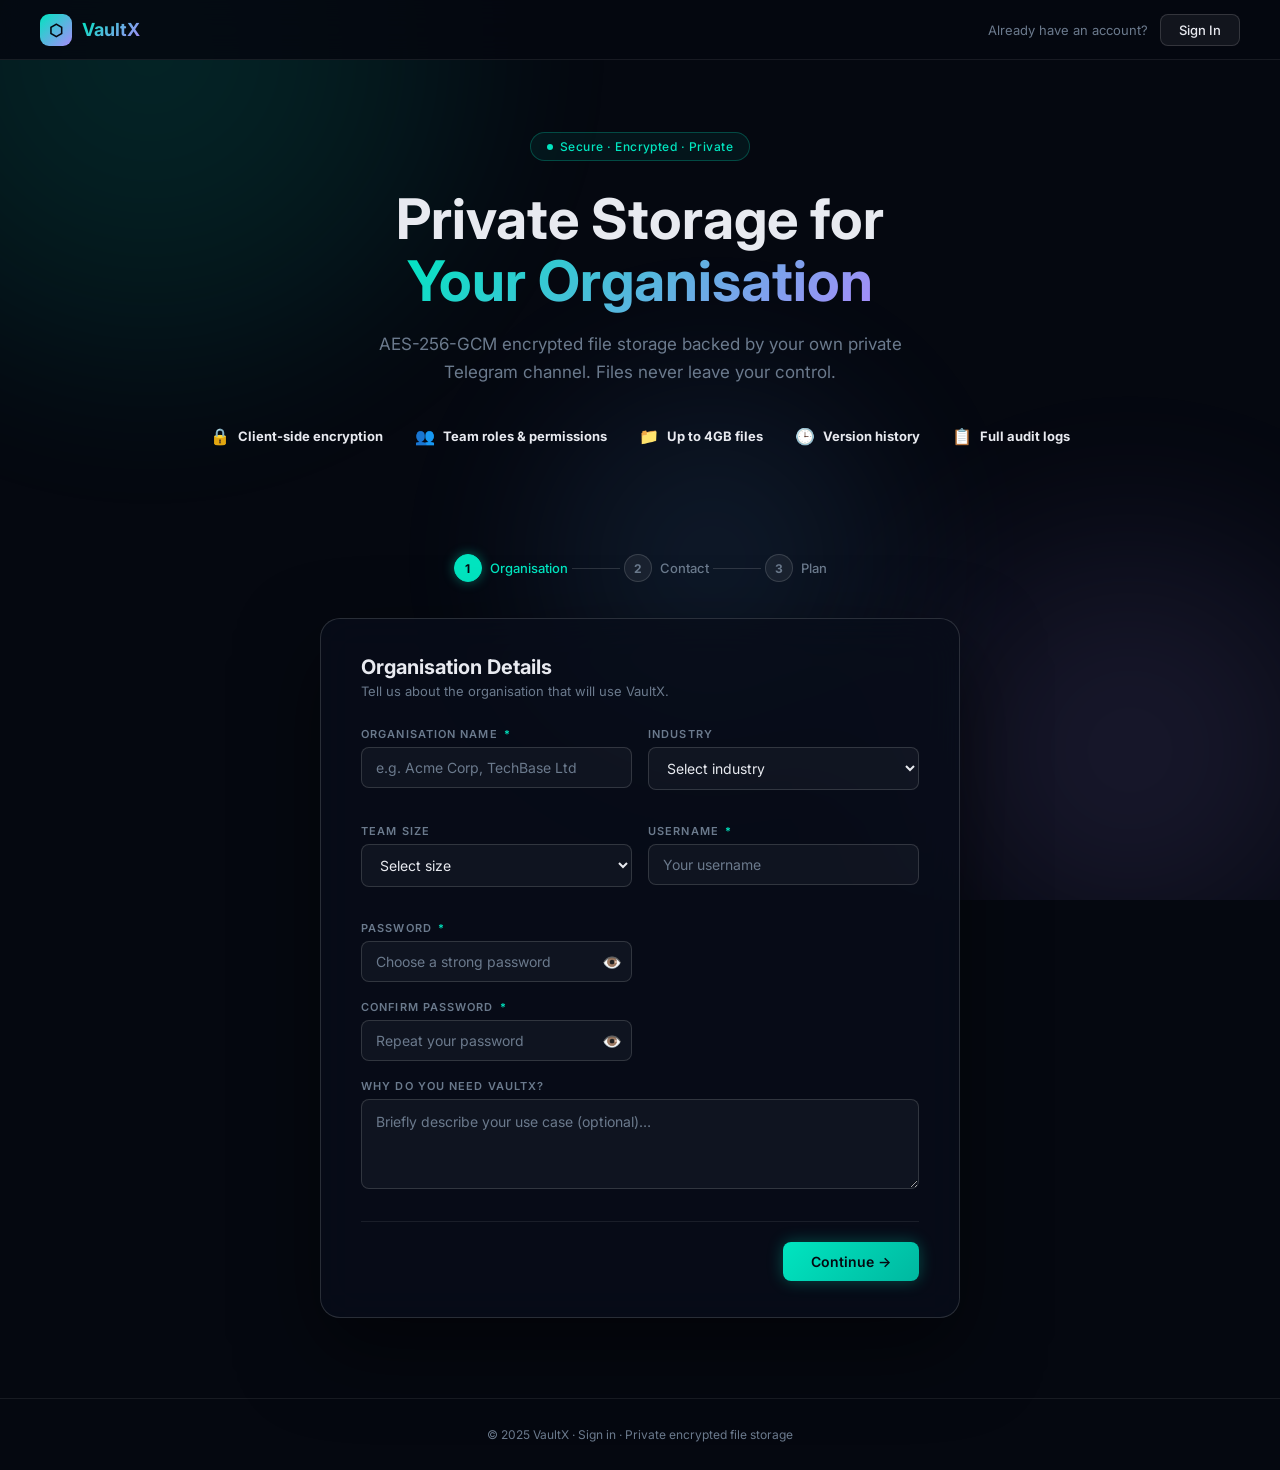
==== register.html @ 12b44ad6 "file are updated and new code are updated. Please check the code below for the recent changes." ====
<!DOCTYPE html>
<html lang="en">
<head>
<meta charset="utf-8">
<meta name="viewport" content="width=device-width,initial-scale=1">
<title>VaultX — Register Your Organisation</title>
<link href="https://fonts.googleapis.com/css2?family=Inter:wght@300;400;500;600;700&family=JetBrains+Mono:wght@400;500&display=swap" rel="stylesheet">
<style>
:root {
  --bg:       #050810;
  --bg2:      #080d1a;
  --surface:  rgba(255,255,255,0.04);
  --border:   rgba(255,255,255,0.08);
  --border2:  rgba(255,255,255,0.14);
  --teal:     #00e5c0;
  --teal2:    #00b8a0;
  --purple:   #a78bfa;
  --blue:     #60a5fa;
  --green:    #34d399;
  --red:      #f87171;
  --amber:    #fbbf24;
  --text:     #e8eaf0;
  --muted:    #6b7a8d;
  --sans:     'Inter', sans-serif;
  --mono:     'JetBrains Mono', monospace;
  --r:        8px;
  --r2:       14px;
}
*,*::before,*::after{box-sizing:border-box;margin:0;padding:0}
html{height:100%;scroll-behavior:smooth}
body{font-family:var(--sans);background:var(--bg);color:var(--text);min-height:100vh}
button{font-family:var(--sans);cursor:pointer;border:none;outline:none}
input,select,textarea{font-family:var(--sans);outline:none}
a{color:var(--teal);text-decoration:none}
a:hover{text-decoration:underline}

/* orbs */
.orbs{position:fixed;inset:0;pointer-events:none;z-index:0;overflow:hidden}
.orb{position:absolute;border-radius:50%;filter:blur(80px);opacity:.15;animation:float 14s ease-in-out infinite}
.o1{width:700px;height:700px;background:radial-gradient(circle,#00e5c0,transparent);top:-300px;left:-200px}
.o2{width:500px;height:500px;background:radial-gradient(circle,#a78bfa,transparent);bottom:-100px;right:-100px;animation-delay:-5s}
.o3{width:400px;height:400px;background:radial-gradient(circle,#60a5fa,transparent);top:40%;left:40%;animation-delay:-9s}
@keyframes float{0%,100%{transform:translateY(0)}50%{transform:translateY(-30px)}}

/* NAV */
nav{
  position:sticky;top:0;z-index:100;
  display:flex;align-items:center;justify-content:space-between;
  padding:0 40px;height:60px;
  background:rgba(5,8,16,.85);backdrop-filter:blur(20px);
  border-bottom:1px solid var(--border)
}
.nav-logo{
  display:flex;align-items:center;gap:10px;
  font-size:18px;font-weight:700;
  background:linear-gradient(135deg,var(--teal),var(--purple));
  -webkit-background-clip:text;-webkit-text-fill-color:transparent
}
.nav-logo-icon{
  width:32px;height:32px;border-radius:9px;flex-shrink:0;
  background:linear-gradient(135deg,var(--teal),var(--purple));
  display:flex;align-items:center;justify-content:center;
  font-size:16px;color:#050810
}
.nav-right{display:flex;align-items:center;gap:12px}
.btn-nav{
  padding:7px 18px;border-radius:var(--r);font-size:13px;font-weight:500;
  background:rgba(255,255,255,.06);border:1px solid var(--border2);color:var(--text);
  transition:all .2s
}
.btn-nav:hover{border-color:var(--teal);color:var(--teal)}

/* HERO */
.hero{
  position:relative;z-index:1;
  text-align:center;padding:72px 20px 48px
}
.hero-badge{
  display:inline-flex;align-items:center;gap:7px;
  padding:6px 16px;border-radius:20px;
  border:1px solid rgba(0,229,192,.25);
  background:rgba(0,229,192,.06);
  font-size:12px;color:var(--teal);font-weight:500;
  margin-bottom:28px;letter-spacing:.04em
}
.hero-badge-dot{width:6px;height:6px;border-radius:50%;background:var(--teal);animation:pulse 2s infinite}
@keyframes pulse{0%,100%{opacity:1}50%{opacity:.3}}
.hero h1{
  font-size:clamp(32px,5vw,56px);font-weight:700;line-height:1.1;
  margin-bottom:18px
}
.hero h1 .grad{
  background:linear-gradient(135deg,var(--teal),var(--purple));
  -webkit-background-clip:text;-webkit-text-fill-color:transparent
}
.hero p{font-size:17px;color:var(--muted);max-width:560px;margin:0 auto 40px;line-height:1.65}

/* FEATURES strip */
.features{
  display:flex;justify-content:center;gap:32px;flex-wrap:wrap;
  margin-bottom:60px;padding:0 20px
}
.feat{
  display:flex;align-items:center;gap:8px;
  font-size:13px;color:var(--muted)
}
.feat-icon{font-size:16px}
.feat strong{color:var(--text)}

/* FORM CARD */
.form-wrap{
  position:relative;z-index:1;
  max-width:680px;margin:0 auto 80px;padding:0 20px
}

/* steps indicator */
.steps{
  display:flex;align-items:center;justify-content:center;
  gap:0;margin-bottom:36px
}
.step{
  display:flex;align-items:center;gap:8px;font-size:13px;font-weight:500;
  color:var(--muted);transition:color .3s
}
.step.active{color:var(--teal)}
.step.done{color:var(--green)}
.step-num{
  width:28px;height:28px;border-radius:50%;
  display:flex;align-items:center;justify-content:center;
  font-size:12px;font-weight:700;flex-shrink:0;
  background:rgba(255,255,255,.06);border:1px solid var(--border2);
  color:var(--muted);transition:all .3s
}
.step.active .step-num{background:var(--teal);border-color:var(--teal);color:#050810;box-shadow:0 0 12px rgba(0,229,192,.4)}
.step.done  .step-num{background:var(--green);border-color:var(--green);color:#050810}
.step-line{width:48px;height:1px;background:var(--border2);margin:0 4px;flex-shrink:0}
.step-line.done{background:var(--green)}

/* form card */
.form-card{
  background:rgba(8,13,26,.8);backdrop-filter:blur(20px);
  border:1px solid var(--border2);border-radius:20px;
  padding:36px 40px;box-shadow:0 32px 80px rgba(0,0,0,.5);
  animation:slideUp .4s cubic-bezier(.16,1,.3,1)
}
@keyframes slideUp{from{opacity:0;transform:translateY(20px)}to{opacity:1;transform:none}}
.form-step{display:none}
.form-step.active{display:block}
.step-title{font-size:20px;font-weight:700;margin-bottom:4px}
.step-sub  {font-size:13px;color:var(--muted);margin-bottom:28px}

/* fields */
.field-row{display:grid;grid-template-columns:1fr 1fr;gap:16px;margin-bottom:18px}
.field-row.one{grid-template-columns:1fr}
.field{margin-bottom:18px}
.field:last-child{margin-bottom:0}
label{display:block;font-size:11px;font-weight:600;color:var(--muted);text-transform:uppercase;letter-spacing:.1em;margin-bottom:6px}
label .req{color:var(--teal);margin-left:2px}
.fi{
  width:100%;padding:11px 14px;
  background:rgba(255,255,255,.04);
  border:1px solid var(--border2);border-radius:var(--r);
  color:var(--text);font-size:14px;
  transition:border-color .2s,box-shadow .2s
}
.fi:focus{border-color:var(--teal);box-shadow:0 0 0 3px rgba(0,229,192,.1)}
.fi::placeholder{color:var(--muted)}
textarea.fi{resize:vertical;min-height:90px;line-height:1.5}
select.fi option{background:var(--bg2)}

/* plan cards */
.plans{display:grid;grid-template-columns:repeat(3,1fr);gap:12px;margin-bottom:6px}
.plan-card{
  border:1px solid var(--border2);border-radius:var(--r2);
  padding:16px 14px;cursor:pointer;transition:all .2s;text-align:center
}
.plan-card:hover{border-color:var(--teal);background:rgba(0,229,192,.04)}
.plan-card.selected{border-color:var(--teal);background:rgba(0,229,192,.08);box-shadow:0 0 12px rgba(0,229,192,.12)}
.plan-icon{font-size:24px;margin-bottom:8px;display:block}
.plan-name{font-size:13px;font-weight:600;margin-bottom:4px}
.plan-desc{font-size:11px;color:var(--muted);line-height:1.4}
.plan-badge{
  display:inline-block;margin-top:8px;font-size:10px;
  padding:2px 8px;border-radius:8px;font-weight:600
}
.plan-starter .plan-badge{background:rgba(96,165,250,.15);color:var(--blue)}
.plan-standard.selected,.plan-standard:hover{border-color:var(--purple)}
.plan-standard .plan-badge{background:rgba(167,139,250,.15);color:var(--purple)}
.plan-enterprise .plan-badge{background:rgba(251,191,36,.15);color:var(--amber)}

/* nav buttons */
.form-nav{display:flex;gap:10px;justify-content:space-between;margin-top:28px;padding-top:20px;border-top:1px solid var(--border)}
.btn-back{
  padding:11px 24px;border-radius:var(--r);font-size:14px;font-weight:500;
  background:rgba(255,255,255,.05);border:1px solid var(--border2);color:var(--muted);
  transition:all .2s
}
.btn-back:hover{color:var(--text);border-color:var(--border2)}
.btn-next{
  padding:11px 28px;border-radius:var(--r);font-size:14px;font-weight:600;
  background:linear-gradient(135deg,var(--teal),var(--teal2));
  color:#050810;transition:all .2s;
  box-shadow:0 0 16px rgba(0,229,192,.3)
}
.btn-next:hover{opacity:.9;transform:translateY(-1px)}
.btn-next:disabled{opacity:.4;cursor:not-allowed;transform:none}

/* error */
.form-err{
  color:var(--red);font-size:12px;margin-top:12px;
  padding:10px 14px;background:rgba(248,113,113,.08);
  border:1px solid rgba(248,113,113,.2);border-radius:var(--r);
  display:none
}
.form-err.show{display:block}

/* SUCCESS SCREEN */
.success-screen{display:none;text-align:center;padding:20px 0}
.success-screen.show{display:block}
.success-icon{
  width:80px;height:80px;border-radius:50%;margin:0 auto 24px;
  background:linear-gradient(135deg,var(--teal),var(--green));
  display:flex;align-items:center;justify-content:center;
  font-size:36px;box-shadow:0 0 32px rgba(0,229,192,.3);
  animation:popIn .5s cubic-bezier(.16,1,.3,1)
}
@keyframes popIn{from{transform:scale(.5);opacity:0}to{transform:scale(1);opacity:1}}
.success-screen h2{font-size:24px;font-weight:700;margin-bottom:10px}
.success-screen p{color:var(--muted);font-size:14px;line-height:1.65;max-width:440px;margin:0 auto 24px}
.success-ref{
  font-family:var(--mono);font-size:13px;
  background:rgba(0,229,192,.07);border:1px solid rgba(0,229,192,.2);
  border-radius:var(--r);padding:10px 16px;margin:0 auto 28px;
  display:inline-block;color:var(--teal)
}
.steps-next{
  display:flex;flex-direction:column;gap:10px;
  max-width:360px;margin:0 auto;text-align:left
}
.step-next-item{
  display:flex;align-items:flex-start;gap:10px;
  font-size:13px;color:var(--muted);line-height:1.5
}
.step-next-num{
  width:22px;height:22px;border-radius:50%;flex-shrink:0;
  background:rgba(0,229,192,.12);border:1px solid rgba(0,229,192,.2);
  color:var(--teal);font-size:11px;font-weight:700;
  display:flex;align-items:center;justify-content:center;margin-top:1px
}

/* FOOTER */
footer{
  position:relative;z-index:1;
  text-align:center;padding:28px 20px;
  border-top:1px solid var(--border);
  font-size:12px;color:var(--muted)
}
footer a{color:var(--muted)}footer a:hover{color:var(--teal)}

/* RESPONSIVE */
@media(max-width:600px){
  .field-row{grid-template-columns:1fr}
  .plans{grid-template-columns:1fr}
  .form-card{padding:28px 22px}
  nav{padding:0 20px}
  .features{gap:20px}
}
</style>
</head>
<body>

<div class="orbs"><div class="orb o1"></div><div class="orb o2"></div><div class="orb o3"></div></div>

<!-- NAV -->
<nav>
  <a href="/" class="nav-logo" style="-webkit-text-fill-color:unset;background:none;display:flex;align-items:center;gap:10px">
    <div class="nav-logo-icon">⬡</div>
    <span style="background:linear-gradient(135deg,#00e5c0,#a78bfa);-webkit-background-clip:text;-webkit-text-fill-color:transparent">VaultX</span>
  </a>
  <div class="nav-right">
    <span style="font-size:13px;color:var(--muted)">Already have an account?</span>
    <a href="/"><button class="btn-nav">Sign In</button></a>
  </div>
</nav>

<!-- HERO -->
<div class="hero">
  <div class="hero-badge">
    <div class="hero-badge-dot"></div>
    Secure · Encrypted · Private
  </div>
  <h1>Private Storage for<br><span class="grad">Your Organisation</span></h1>
  <p>AES-256-GCM encrypted file storage backed by your own private Telegram channel. Files never leave your control.</p>
  <div class="features">
    <div class="feat"><span class="feat-icon">🔒</span><span><strong>Client-side encryption</strong></span></div>
    <div class="feat"><span class="feat-icon">👥</span><span><strong>Team roles & permissions</strong></span></div>
    <div class="feat"><span class="feat-icon">📁</span><span><strong>Up to 4GB files</strong></span></div>
    <div class="feat"><span class="feat-icon">🕒</span><span><strong>Version history</strong></span></div>
    <div class="feat"><span class="feat-icon">📋</span><span><strong>Full audit logs</strong></span></div>
  </div>
</div>

<!-- FORM -->
<div class="form-wrap">

  <!-- Steps indicator -->
  <div class="steps" id="steps-bar">
    <div class="step active" id="step-ind-1">
      <div class="step-num" id="sn1">1</div> Organisation
    </div>
    <div class="step-line" id="sl1"></div>
    <div class="step" id="step-ind-2">
      <div class="step-num" id="sn2">2</div> Contact
    </div>
    <div class="step-line" id="sl2"></div>
    <div class="step" id="step-ind-3">
      <div class="step-num" id="sn3">3</div> Plan
    </div>
  </div>

  <div class="form-card" id="main-card">

    <!-- STEP 1 — Organisation -->
    <div class="form-step active" id="step1">
      <div class="step-title">Organisation Details</div>
      <div class="step-sub">Tell us about the organisation that will use VaultX.</div>

      <div class="field-row">
        <div class="field">
          <label>Organisation Name <span class="req">*</span></label>
          <input class="fi" id="org-name" placeholder="e.g. Acme Corp, TechBase Ltd">
        </div>
        <div class="field">
          <label>Industry</label>
          <select class="fi" id="org-industry">
            <option value="">Select industry</option>
            <option>Technology</option>
            <option>Healthcare</option>
            <option>Finance & Banking</option>
            <option>Legal</option>
            <option>Education</option>
            <option>Manufacturing</option>
            <option>Media & Creative</option>
            <option>Government</option>
            <option>Other</option>
          </select>
        </div>
      </div>
      <div class="field-row">
        <div class="field">
          <label>Team Size</label>
          <select class="fi" id="org-size">
            <option value="">Select size</option>
            <option value="1-5">1 – 5 people</option>
            <option value="6-20">6 – 20 people</option>
            <option value="21-50">21 – 50 people</option>
            <option value="51-100">51 – 100 people</option>
            <option value="100+">100+ people</option>
          </select>
        </div>
        <div class="field">
          <label>Username <span class="req">*</span></label>
          <input class="fi" id="username" placeholder="Your username">
        </div>
        <div class="field">
          <label>Password <span class="req">*</span></label>
          <div class="password-wrapper" style="position: relative;">
            <input class="fi" id="password" type="password" placeholder="Choose a strong password">
            <span class="password-toggle" style="position: absolute; right: 10px; top: 50%; transform: translateY(-50%); cursor: pointer; color: var(--muted);">
              👁️
            </span>
          </div>
        </div>
      </div>
      <div class="field-row">
        <div class="field">
          <label>Confirm Password <span class="req">*</span></label>
          <div class="password-wrapper" style="position: relative;">
            <input class="fi" id="confirm-password" type="password" placeholder="Repeat your password">
            <span class="password-toggle" style="position: absolute; right: 10px; top: 50%; transform: translateY(-50%); cursor: pointer; color: var(--muted);">
              👁️
            </span>
          </div>
        </div>
      </div>
      <div class="field">
        <label>Why do you need VaultX?</label>
        <textarea class="fi" id="org-message" placeholder="Briefly describe your use case (optional)…"></textarea>
      </div>

      <div class="form-err" id="err1"></div>
      <div class="form-nav">
        <span></span>
        <button class="btn-next" onclick="goStep(2)">Continue →</button>
      </div>
    </div>

    <!-- STEP 2 — Contact -->
    <div class="form-step" id="step2">
      <div class="step-title">Contact Details</div>
      <div class="step-sub">Who should we reach when your account is ready?</div>

      <div class="field-row">
        <div class="field">
          <label>Full Name <span class="req">*</span></label>
          <input class="fi" id="contact-name" placeholder="Your full name">
        </div>
        <div class="field">
          <label>Job Title</label>
          <input class="fi" id="contact-title" placeholder="e.g. IT Manager">
        </div>
      </div>
      <div class="field">
        <label>Work Email <span class="req">*</span></label>
        <input class="fi" id="contact-email" type="email" placeholder="you@company.com">
      </div>
      <div class="field">
        <label>Phone Number</label>
        <input class="fi" id="contact-phone" type="tel" placeholder="+1 555 000 0000 (optional)">
      </div>

      <div class="form-err" id="err2"></div>
      <div class="form-nav">
        <button class="btn-back" onclick="goStep(1)">← Back</button>
        <button class="btn-next" onclick="goStep(3)">Continue →</button>
      </div>
    </div>

    <!-- STEP 3 — Plan -->
    <div class="form-step" id="step3">
      <div class="step-title">Choose a Plan</div>
      <div class="step-sub">Select the plan that fits your team. Your account manager will confirm pricing.</div>

      <div class="plans">
        <div class="plan-card plan-starter" id="plan-starter" onclick="selectPlan('starter')">
          <span class="plan-icon">🌱</span>
          <div class="plan-name">Starter</div>
          <div class="plan-desc">Up to 5 users, 50 GB storage, basic roles</div>
          <span class="plan-badge">Free trial</span>
        </div>
        <div class="plan-card plan-standard selected" id="plan-standard" onclick="selectPlan('standard')">
          <span class="plan-icon">⚡</span>
          <div class="plan-name">Standard</div>
          <div class="plan-desc">Up to 25 users, 500 GB, all roles & logs</div>
          <span class="plan-badge">Most popular</span>
        </div>
        <div class="plan-card plan-enterprise" id="plan-enterprise" onclick="selectPlan('enterprise')">
          <span class="plan-icon">🏢</span>
          <div class="plan-name">Enterprise</div>
          <div class="plan-desc">Unlimited users, custom storage, SLA, onboarding</div>
          <span class="plan-badge">Custom pricing</span>
        </div>
      </div>

      <div class="field" style="margin-top:20px">
        <label>Anything else you'd like us to know?</label>
        <textarea class="fi" id="extra-note" placeholder="Special requirements, preferred start date, questions…"></textarea>
      </div>

      <div class="form-err" id="err3"></div>
      <div class="form-nav">
        <button class="btn-back" onclick="goStep(2)">← Back</button>
        <button class="btn-next" id="submit-btn" onclick="submitForm()">Submit Request ✓</button>
      </div>
    </div>

    <!-- SUCCESS -->
    <div class="success-screen" id="success">
      <div class="success-icon">✓</div>
      <h2>Request Submitted!</h2>
      <p>Your registration request has been received. Our team will review it and reach out to <strong id="success-email"></strong> within 24 hours with your login credentials.</p>
      <div class="success-ref" id="success-ref"></div>
      <div class="steps-next">
        <div class="step-next-item"><div class="step-next-num">1</div><span>Check your email for a confirmation and next steps from VaultX.</span></div>
        <div class="step-next-item"><div class="step-next-num">2</div><span>Once approved, you'll receive your admin username, password, and team encryption passphrase.</span></div>
        <div class="step-next-item"><div class="step-next-num">3</div><span>Log in at <a href="/">VaultX</a>, invite your team, and start uploading securely.</span></div>
      </div>
    </div>

  </div><!-- /form-card -->
</div><!-- /form-wrap -->

<footer>
  © 2025 VaultX · <a href="/">Sign in</a> · Private encrypted file storage
</footer>

<script>
let currentStep = 1;
let selectedPlan = 'standard';

function goStep(n) {
  // Validate before advancing
  if (n > currentStep) {
    const err = validate(currentStep);
    if (err) { showErr(currentStep, err); return; }
    hideErr(currentStep);
  }

  document.getElementById(`step${currentStep}`).classList.remove('active');
  // Update step indicator
  const prevInd = document.getElementById(`step-ind-${currentStep}`);
  prevInd.classList.remove('active');
  if (n > currentStep) {
    prevInd.classList.add('done');
    prevInd.querySelector('.step-num').textContent = '✓';
    const line = document.getElementById(`sl${currentStep}`);
    if (line) line.classList.add('done');
  }
  currentStep = n;
  document.getElementById(`step${n}`).classList.add('active');
  const ind = document.getElementById(`step-ind-${n}`);
  ind.classList.add('active');
  ind.classList.remove('done');
  ind.querySelector('.step-num').textContent = n;
}

function validate(step) {
  if (step === 1) {
    if (!document.getElementById('org-name').value.trim())
      return 'Organisation name is required.';
  }
  if (step === 2) {
    if (!document.getElementById('contact-name').value.trim())
      return 'Contact name is required.';
    const email = document.getElementById('contact-email').value.trim();
    if (!email || !/^[^\s@]+@[^\s@]+\.[^\s@]+$/.test(email))
      return 'A valid work email is required.';
  }
  return null;
}

function showErr(step, msg) {
  const el = document.getElementById(`err${step}`);
  el.textContent = msg;
  el.classList.add('show');
}
function hideErr(step) {
  const el = document.getElementById(`err${step}`);
  if (el) { el.textContent=''; el.classList.remove('show'); }
}

function selectPlan(plan) {
  selectedPlan = plan;
  ['starter','standard','enterprise'].forEach(p => {
    document.getElementById(`plan-${p}`).classList.toggle('selected', p === plan);
  });
}

async function submitForm() {
  // Validate username and passwords before sending
  const username = document.getElementById('username').value.trim();
  const password = document.getElementById('password').value;
  const confirm = document.getElementById('confirm-password').value;

  if (!username) {
    showErr(1, 'Username is required.');
    return;
  }
  if (!password) {
    showErr(1, 'Password is required.');
    return;
  }
  if (password !== confirm) {
    showErr(1, 'Passwords do not match.');
    return;
  }

  const btn = document.getElementById('submit-btn');
  btn.disabled = true;
  btn.textContent = 'Submitting…';
  hideErr(3);

  const payload = {
    org_name:      document.getElementById('org-name').value.trim(),
    username:      username,
    password:      password,
    contact_name:  document.getElementById('contact-name').value.trim(),
    contact_email: document.getElementById('contact-email').value.trim(),
    contact_phone: document.getElementById('contact-phone').value.trim(),
    plan:          selectedPlan,
    message: [
      document.getElementById('org-message').value.trim(),
      document.getElementById('extra-note').value.trim(),
      document.getElementById('org-industry').value ? `Industry: ${document.getElementById('org-industry').value}` : '',
      document.getElementById('org-size').value ? `Size: ${document.getElementById('org-size').value}` : '',
      document.getElementById('contact-title').value.trim() ? `Title: ${document.getElementById('contact-title').value.trim()}` : '',
    ].filter(Boolean).join(' | '),
  };

  try {
    const r = await fetch('/api/org/register', {
      method: 'POST',
      headers: {'Content-Type':'application/json'},
      body: JSON.stringify(payload),
    });
    const data = await r.json();
    if (!r.ok) {
      showErr(3, data.error || 'Submission failed. Please try again.');
      btn.disabled = false; btn.textContent = 'Submit Request ✓';
      return;
    }
    // Show success
    document.getElementById('steps-bar').style.display = 'none';
    ['step1','step2','step3'].forEach(id => document.getElementById(id).style.display='none');
    document.getElementById('success-email').textContent = payload.contact_email;
    document.getElementById('success-ref').textContent = `Ref: VX-${Date.now().toString(36).toUpperCase()} · ${payload.org_name}`;
    document.getElementById('success').classList.add('show');
  } catch {
    showErr(3, 'Network error. Please check your connection and try again.');
    btn.disabled = false; btn.textContent = 'Submit Request ✓';
  }
}

// Password eye toggle
document.querySelectorAll('.password-toggle').forEach(toggle => {
  toggle.addEventListener('click', () => {
    const input = toggle.parentElement.querySelector('input');
    if (input.type === 'password') {
      input.type = 'text';
      toggle.textContent = '🙈';
    } else {
      input.type = 'password';
      toggle.textContent = '👁️';
    }
  });
});
</script>
</body>
</html>
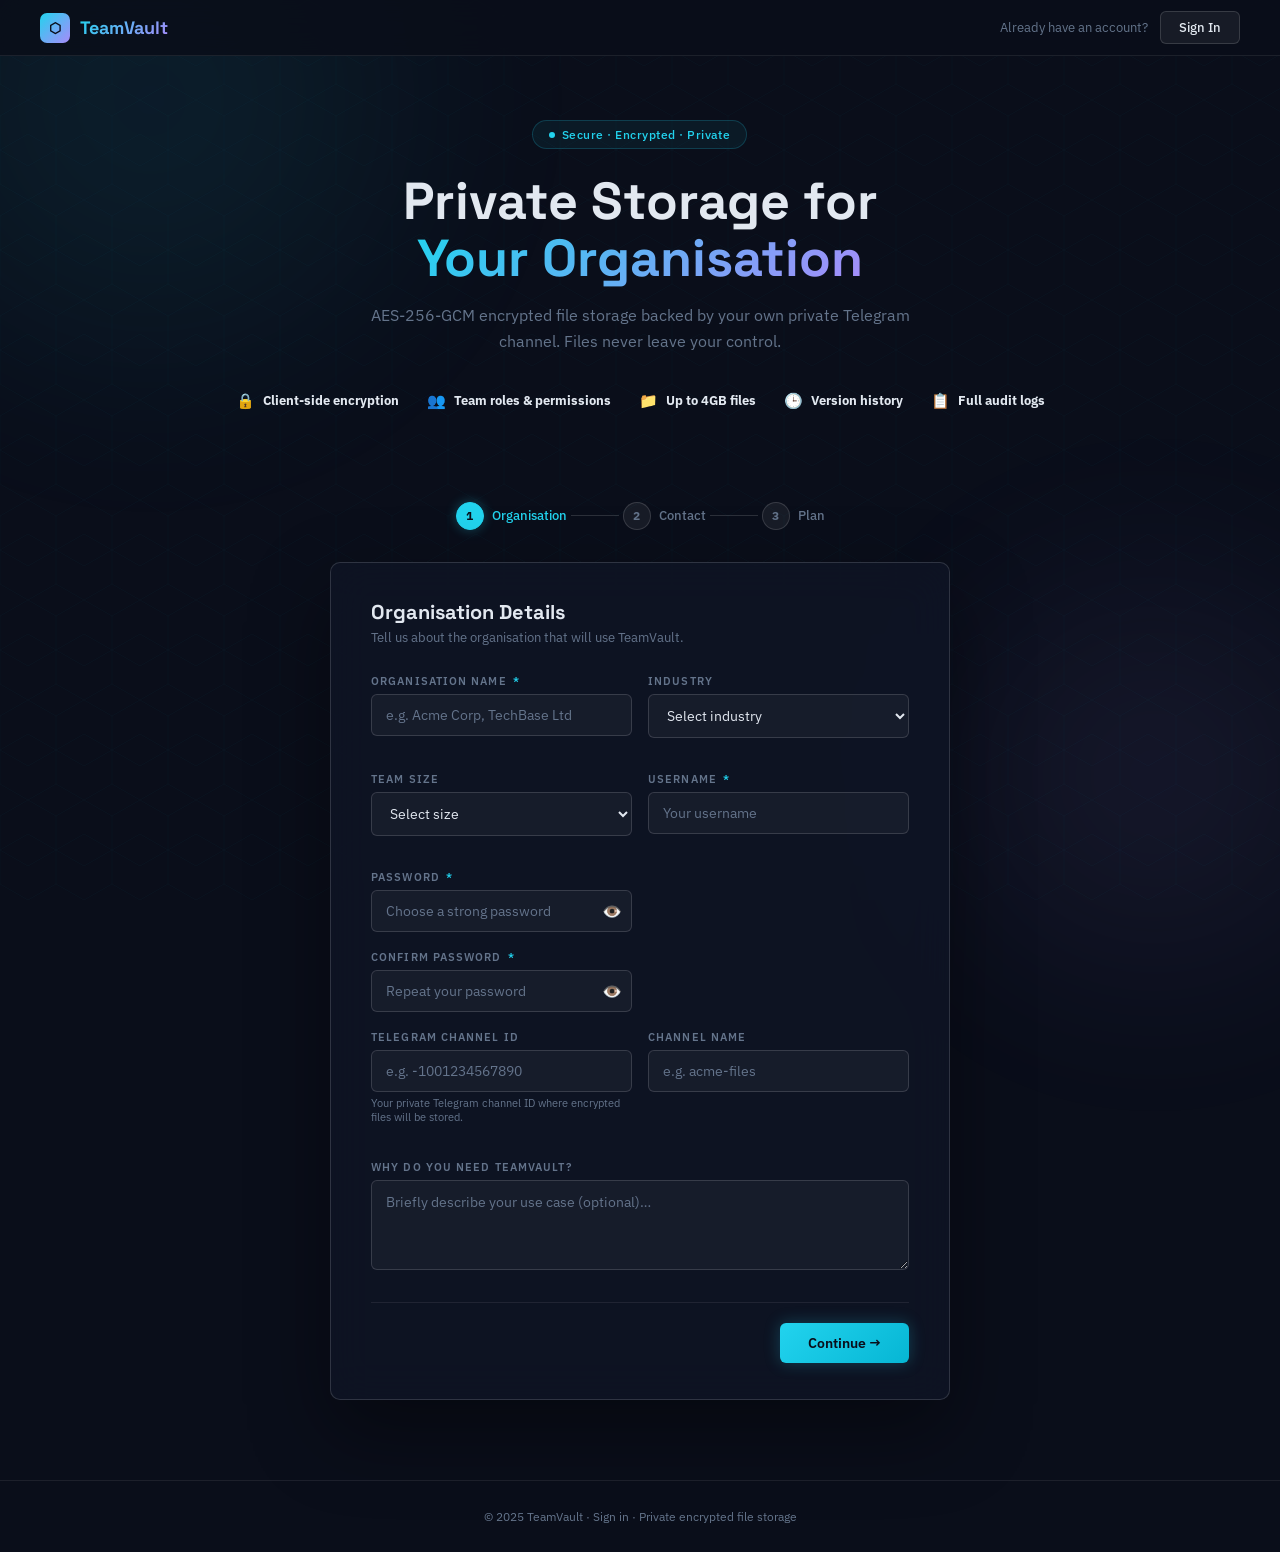
==== commit 05d3ffa6: "v0 baseline: SQLite + Bot API + local storage" ====
--- a/register.html
+++ b/register.html
@@ -3,279 +3,21 @@
 <head>
 <meta charset="utf-8">
 <meta name="viewport" content="width=device-width,initial-scale=1">
-<title>VaultX — Register Your Organisation</title>
-<link href="https://fonts.googleapis.com/css2?family=Inter:wght@300;400;500;600;700&family=JetBrains+Mono:wght@400;500&display=swap" rel="stylesheet">
-<style>
-:root {
-  --bg:       #050810;
-  --bg2:      #080d1a;
-  --surface:  rgba(255,255,255,0.04);
-  --border:   rgba(255,255,255,0.08);
-  --border2:  rgba(255,255,255,0.14);
-  --teal:     #00e5c0;
-  --teal2:    #00b8a0;
-  --purple:   #a78bfa;
-  --blue:     #60a5fa;
-  --green:    #34d399;
-  --red:      #f87171;
-  --amber:    #fbbf24;
-  --text:     #e8eaf0;
-  --muted:    #6b7a8d;
-  --sans:     'Inter', sans-serif;
-  --mono:     'JetBrains Mono', monospace;
-  --r:        8px;
-  --r2:       14px;
-}
-*,*::before,*::after{box-sizing:border-box;margin:0;padding:0}
-html{height:100%;scroll-behavior:smooth}
-body{font-family:var(--sans);background:var(--bg);color:var(--text);min-height:100vh}
-button{font-family:var(--sans);cursor:pointer;border:none;outline:none}
-input,select,textarea{font-family:var(--sans);outline:none}
-a{color:var(--teal);text-decoration:none}
-a:hover{text-decoration:underline}
-
-/* orbs */
-.orbs{position:fixed;inset:0;pointer-events:none;z-index:0;overflow:hidden}
-.orb{position:absolute;border-radius:50%;filter:blur(80px);opacity:.15;animation:float 14s ease-in-out infinite}
-.o1{width:700px;height:700px;background:radial-gradient(circle,#00e5c0,transparent);top:-300px;left:-200px}
-.o2{width:500px;height:500px;background:radial-gradient(circle,#a78bfa,transparent);bottom:-100px;right:-100px;animation-delay:-5s}
-.o3{width:400px;height:400px;background:radial-gradient(circle,#60a5fa,transparent);top:40%;left:40%;animation-delay:-9s}
-@keyframes float{0%,100%{transform:translateY(0)}50%{transform:translateY(-30px)}}
-
-/* NAV */
-nav{
-  position:sticky;top:0;z-index:100;
-  display:flex;align-items:center;justify-content:space-between;
-  padding:0 40px;height:60px;
-  background:rgba(5,8,16,.85);backdrop-filter:blur(20px);
-  border-bottom:1px solid var(--border)
-}
-.nav-logo{
-  display:flex;align-items:center;gap:10px;
-  font-size:18px;font-weight:700;
-  background:linear-gradient(135deg,var(--teal),var(--purple));
-  -webkit-background-clip:text;-webkit-text-fill-color:transparent
-}
-.nav-logo-icon{
-  width:32px;height:32px;border-radius:9px;flex-shrink:0;
-  background:linear-gradient(135deg,var(--teal),var(--purple));
-  display:flex;align-items:center;justify-content:center;
-  font-size:16px;color:#050810
-}
-.nav-right{display:flex;align-items:center;gap:12px}
-.btn-nav{
-  padding:7px 18px;border-radius:var(--r);font-size:13px;font-weight:500;
-  background:rgba(255,255,255,.06);border:1px solid var(--border2);color:var(--text);
-  transition:all .2s
-}
-.btn-nav:hover{border-color:var(--teal);color:var(--teal)}
-
-/* HERO */
-.hero{
-  position:relative;z-index:1;
-  text-align:center;padding:72px 20px 48px
-}
-.hero-badge{
-  display:inline-flex;align-items:center;gap:7px;
-  padding:6px 16px;border-radius:20px;
-  border:1px solid rgba(0,229,192,.25);
-  background:rgba(0,229,192,.06);
-  font-size:12px;color:var(--teal);font-weight:500;
-  margin-bottom:28px;letter-spacing:.04em
-}
-.hero-badge-dot{width:6px;height:6px;border-radius:50%;background:var(--teal);animation:pulse 2s infinite}
-@keyframes pulse{0%,100%{opacity:1}50%{opacity:.3}}
-.hero h1{
-  font-size:clamp(32px,5vw,56px);font-weight:700;line-height:1.1;
-  margin-bottom:18px
-}
-.hero h1 .grad{
-  background:linear-gradient(135deg,var(--teal),var(--purple));
-  -webkit-background-clip:text;-webkit-text-fill-color:transparent
-}
-.hero p{font-size:17px;color:var(--muted);max-width:560px;margin:0 auto 40px;line-height:1.65}
-
-/* FEATURES strip */
-.features{
-  display:flex;justify-content:center;gap:32px;flex-wrap:wrap;
-  margin-bottom:60px;padding:0 20px
-}
-.feat{
-  display:flex;align-items:center;gap:8px;
-  font-size:13px;color:var(--muted)
-}
-.feat-icon{font-size:16px}
-.feat strong{color:var(--text)}
-
-/* FORM CARD */
-.form-wrap{
-  position:relative;z-index:1;
-  max-width:680px;margin:0 auto 80px;padding:0 20px
-}
-
-/* steps indicator */
-.steps{
-  display:flex;align-items:center;justify-content:center;
-  gap:0;margin-bottom:36px
-}
-.step{
-  display:flex;align-items:center;gap:8px;font-size:13px;font-weight:500;
-  color:var(--muted);transition:color .3s
-}
-.step.active{color:var(--teal)}
-.step.done{color:var(--green)}
-.step-num{
-  width:28px;height:28px;border-radius:50%;
-  display:flex;align-items:center;justify-content:center;
-  font-size:12px;font-weight:700;flex-shrink:0;
-  background:rgba(255,255,255,.06);border:1px solid var(--border2);
-  color:var(--muted);transition:all .3s
-}
-.step.active .step-num{background:var(--teal);border-color:var(--teal);color:#050810;box-shadow:0 0 12px rgba(0,229,192,.4)}
-.step.done  .step-num{background:var(--green);border-color:var(--green);color:#050810}
-.step-line{width:48px;height:1px;background:var(--border2);margin:0 4px;flex-shrink:0}
-.step-line.done{background:var(--green)}
-
-/* form card */
-.form-card{
-  background:rgba(8,13,26,.8);backdrop-filter:blur(20px);
-  border:1px solid var(--border2);border-radius:20px;
-  padding:36px 40px;box-shadow:0 32px 80px rgba(0,0,0,.5);
-  animation:slideUp .4s cubic-bezier(.16,1,.3,1)
-}
-@keyframes slideUp{from{opacity:0;transform:translateY(20px)}to{opacity:1;transform:none}}
-.form-step{display:none}
-.form-step.active{display:block}
-.step-title{font-size:20px;font-weight:700;margin-bottom:4px}
-.step-sub  {font-size:13px;color:var(--muted);margin-bottom:28px}
-
-/* fields */
-.field-row{display:grid;grid-template-columns:1fr 1fr;gap:16px;margin-bottom:18px}
-.field-row.one{grid-template-columns:1fr}
-.field{margin-bottom:18px}
-.field:last-child{margin-bottom:0}
-label{display:block;font-size:11px;font-weight:600;color:var(--muted);text-transform:uppercase;letter-spacing:.1em;margin-bottom:6px}
-label .req{color:var(--teal);margin-left:2px}
-.fi{
-  width:100%;padding:11px 14px;
-  background:rgba(255,255,255,.04);
-  border:1px solid var(--border2);border-radius:var(--r);
-  color:var(--text);font-size:14px;
-  transition:border-color .2s,box-shadow .2s
-}
-.fi:focus{border-color:var(--teal);box-shadow:0 0 0 3px rgba(0,229,192,.1)}
-.fi::placeholder{color:var(--muted)}
-textarea.fi{resize:vertical;min-height:90px;line-height:1.5}
-select.fi option{background:var(--bg2)}
-
-/* plan cards */
-.plans{display:grid;grid-template-columns:repeat(3,1fr);gap:12px;margin-bottom:6px}
-.plan-card{
-  border:1px solid var(--border2);border-radius:var(--r2);
-  padding:16px 14px;cursor:pointer;transition:all .2s;text-align:center
-}
-.plan-card:hover{border-color:var(--teal);background:rgba(0,229,192,.04)}
-.plan-card.selected{border-color:var(--teal);background:rgba(0,229,192,.08);box-shadow:0 0 12px rgba(0,229,192,.12)}
-.plan-icon{font-size:24px;margin-bottom:8px;display:block}
-.plan-name{font-size:13px;font-weight:600;margin-bottom:4px}
-.plan-desc{font-size:11px;color:var(--muted);line-height:1.4}
-.plan-badge{
-  display:inline-block;margin-top:8px;font-size:10px;
-  padding:2px 8px;border-radius:8px;font-weight:600
-}
-.plan-starter .plan-badge{background:rgba(96,165,250,.15);color:var(--blue)}
-.plan-standard.selected,.plan-standard:hover{border-color:var(--purple)}
-.plan-standard .plan-badge{background:rgba(167,139,250,.15);color:var(--purple)}
-.plan-enterprise .plan-badge{background:rgba(251,191,36,.15);color:var(--amber)}
-
-/* nav buttons */
-.form-nav{display:flex;gap:10px;justify-content:space-between;margin-top:28px;padding-top:20px;border-top:1px solid var(--border)}
-.btn-back{
-  padding:11px 24px;border-radius:var(--r);font-size:14px;font-weight:500;
-  background:rgba(255,255,255,.05);border:1px solid var(--border2);color:var(--muted);
-  transition:all .2s
-}
-.btn-back:hover{color:var(--text);border-color:var(--border2)}
-.btn-next{
-  padding:11px 28px;border-radius:var(--r);font-size:14px;font-weight:600;
-  background:linear-gradient(135deg,var(--teal),var(--teal2));
-  color:#050810;transition:all .2s;
-  box-shadow:0 0 16px rgba(0,229,192,.3)
-}
-.btn-next:hover{opacity:.9;transform:translateY(-1px)}
-.btn-next:disabled{opacity:.4;cursor:not-allowed;transform:none}
-
-/* error */
-.form-err{
-  color:var(--red);font-size:12px;margin-top:12px;
-  padding:10px 14px;background:rgba(248,113,113,.08);
-  border:1px solid rgba(248,113,113,.2);border-radius:var(--r);
-  display:none
-}
-.form-err.show{display:block}
-
-/* SUCCESS SCREEN */
-.success-screen{display:none;text-align:center;padding:20px 0}
-.success-screen.show{display:block}
-.success-icon{
-  width:80px;height:80px;border-radius:50%;margin:0 auto 24px;
-  background:linear-gradient(135deg,var(--teal),var(--green));
-  display:flex;align-items:center;justify-content:center;
-  font-size:36px;box-shadow:0 0 32px rgba(0,229,192,.3);
-  animation:popIn .5s cubic-bezier(.16,1,.3,1)
-}
-@keyframes popIn{from{transform:scale(.5);opacity:0}to{transform:scale(1);opacity:1}}
-.success-screen h2{font-size:24px;font-weight:700;margin-bottom:10px}
-.success-screen p{color:var(--muted);font-size:14px;line-height:1.65;max-width:440px;margin:0 auto 24px}
-.success-ref{
-  font-family:var(--mono);font-size:13px;
-  background:rgba(0,229,192,.07);border:1px solid rgba(0,229,192,.2);
-  border-radius:var(--r);padding:10px 16px;margin:0 auto 28px;
-  display:inline-block;color:var(--teal)
-}
-.steps-next{
-  display:flex;flex-direction:column;gap:10px;
-  max-width:360px;margin:0 auto;text-align:left
-}
-.step-next-item{
-  display:flex;align-items:flex-start;gap:10px;
-  font-size:13px;color:var(--muted);line-height:1.5
-}
-.step-next-num{
-  width:22px;height:22px;border-radius:50%;flex-shrink:0;
-  background:rgba(0,229,192,.12);border:1px solid rgba(0,229,192,.2);
-  color:var(--teal);font-size:11px;font-weight:700;
-  display:flex;align-items:center;justify-content:center;margin-top:1px
-}
-
-/* FOOTER */
-footer{
-  position:relative;z-index:1;
-  text-align:center;padding:28px 20px;
-  border-top:1px solid var(--border);
-  font-size:12px;color:var(--muted)
-}
-footer a{color:var(--muted)}footer a:hover{color:var(--teal)}
-
-/* RESPONSIVE */
-@media(max-width:600px){
-  .field-row{grid-template-columns:1fr}
-  .plans{grid-template-columns:1fr}
-  .form-card{padding:28px 22px}
-  nav{padding:0 20px}
-  .features{gap:20px}
-}
-</style>
+<title>TeamVault — Register Your Organisation</title>
+<link href="https://fonts.googleapis.com/css2?family=Space+Grotesk:wght@400;500;600;700&family=IBM+Plex+Sans:wght@300;400;500;600;700&family=JetBrains+Mono:wght@400;500&display=swap" rel="stylesheet">
+<link rel="stylesheet" href="register.css?v=2">
 </head>
 <body>
 
-<div class="orbs"><div class="orb o1"></div><div class="orb o2"></div><div class="orb o3"></div></div>
+<div class="hex-bg"></div>
+<div class="glow-orb glow-1"></div>
+<div class="glow-orb glow-2"></div>
 
 <!-- NAV -->
 <nav>
-  <a href="/" class="nav-logo" style="-webkit-text-fill-color:unset;background:none;display:flex;align-items:center;gap:10px">
-    <div class="nav-logo-icon">⬡</div>
-    <span style="background:linear-gradient(135deg,#00e5c0,#a78bfa);-webkit-background-clip:text;-webkit-text-fill-color:transparent">VaultX</span>
+  <a href="/" class="nav-logo" style="text-decoration:none">
+    <div class="nav-logo-hex">⬡</div>
+    <span class="nav-logo-text">TeamVault</span>
   </a>
   <div class="nav-right">
     <span style="font-size:13px;color:var(--muted)">Already have an account?</span>
@@ -323,7 +65,7 @@
     <!-- STEP 1 — Organisation -->
     <div class="form-step active" id="step1">
       <div class="step-title">Organisation Details</div>
-      <div class="step-sub">Tell us about the organisation that will use VaultX.</div>
+      <div class="step-sub">Tell us about the organisation that will use TeamVault.</div>
 
       <div class="field-row">
         <div class="field">
@@ -364,9 +106,9 @@
         </div>
         <div class="field">
           <label>Password <span class="req">*</span></label>
-          <div class="password-wrapper" style="position: relative;">
+          <div class="password-wrapper" style="position:relative">
             <input class="fi" id="password" type="password" placeholder="Choose a strong password">
-            <span class="password-toggle" style="position: absolute; right: 10px; top: 50%; transform: translateY(-50%); cursor: pointer; color: var(--muted);">
+            <span class="password-toggle" style="position:absolute;right:10px;top:50%;transform:translateY(-50%);cursor:pointer;color:var(--muted)">
               👁️
             </span>
           </div>
@@ -375,16 +117,27 @@
       <div class="field-row">
         <div class="field">
           <label>Confirm Password <span class="req">*</span></label>
-          <div class="password-wrapper" style="position: relative;">
+          <div class="password-wrapper" style="position:relative">
             <input class="fi" id="confirm-password" type="password" placeholder="Repeat your password">
-            <span class="password-toggle" style="position: absolute; right: 10px; top: 50%; transform: translateY(-50%); cursor: pointer; color: var(--muted);">
+            <span class="password-toggle" style="position:absolute;right:10px;top:50%;transform:translateY(-50%);cursor:pointer;color:var(--muted)">
               👁️
             </span>
           </div>
         </div>
       </div>
+      <div class="field-row">
+        <div class="field">
+          <label>Telegram Channel ID</label>
+          <input class="fi" id="chat-id" placeholder="e.g. -1001234567890">
+          <div style="font-size:11px;color:var(--muted);margin-top:4px">Your private Telegram channel ID where encrypted files will be stored.</div>
+        </div>
+        <div class="field">
+          <label>Channel Name</label>
+          <input class="fi" id="channel-name" placeholder="e.g. acme-files">
+        </div>
+      </div>
       <div class="field">
-        <label>Why do you need VaultX?</label>
+        <label>Why do you need TeamVault?</label>
         <textarea class="fi" id="org-message" placeholder="Briefly describe your use case (optional)…"></textarea>
       </div>
 
@@ -471,9 +224,9 @@
       <p>Your registration request has been received. Our team will review it and reach out to <strong id="success-email"></strong> within 24 hours with your login credentials.</p>
       <div class="success-ref" id="success-ref"></div>
       <div class="steps-next">
-        <div class="step-next-item"><div class="step-next-num">1</div><span>Check your email for a confirmation and next steps from VaultX.</span></div>
+        <div class="step-next-item"><div class="step-next-num">1</div><span>Check your email for a confirmation and next steps from TeamVault.</span></div>
         <div class="step-next-item"><div class="step-next-num">2</div><span>Once approved, you'll receive your admin username, password, and team encryption passphrase.</span></div>
-        <div class="step-next-item"><div class="step-next-num">3</div><span>Log in at <a href="/">VaultX</a>, invite your team, and start uploading securely.</span></div>
+        <div class="step-next-item"><div class="step-next-num">3</div><span>Log in at <a href="/">TeamVault</a>, invite your team, and start uploading securely.</span></div>
       </div>
     </div>
 
@@ -481,149 +234,9 @@
 </div><!-- /form-wrap -->
 
 <footer>
-  © 2025 VaultX · <a href="/">Sign in</a> · Private encrypted file storage
+  © 2025 TeamVault · <a href="/">Sign in</a> · Private encrypted file storage
 </footer>
 
-<script>
-let currentStep = 1;
-let selectedPlan = 'standard';
-
-function goStep(n) {
-  // Validate before advancing
-  if (n > currentStep) {
-    const err = validate(currentStep);
-    if (err) { showErr(currentStep, err); return; }
-    hideErr(currentStep);
-  }
-
-  document.getElementById(`step${currentStep}`).classList.remove('active');
-  // Update step indicator
-  const prevInd = document.getElementById(`step-ind-${currentStep}`);
-  prevInd.classList.remove('active');
-  if (n > currentStep) {
-    prevInd.classList.add('done');
-    prevInd.querySelector('.step-num').textContent = '✓';
-    const line = document.getElementById(`sl${currentStep}`);
-    if (line) line.classList.add('done');
-  }
-  currentStep = n;
-  document.getElementById(`step${n}`).classList.add('active');
-  const ind = document.getElementById(`step-ind-${n}`);
-  ind.classList.add('active');
-  ind.classList.remove('done');
-  ind.querySelector('.step-num').textContent = n;
-}
-
-function validate(step) {
-  if (step === 1) {
-    if (!document.getElementById('org-name').value.trim())
-      return 'Organisation name is required.';
-  }
-  if (step === 2) {
-    if (!document.getElementById('contact-name').value.trim())
-      return 'Contact name is required.';
-    const email = document.getElementById('contact-email').value.trim();
-    if (!email || !/^[^\s@]+@[^\s@]+\.[^\s@]+$/.test(email))
-      return 'A valid work email is required.';
-  }
-  return null;
-}
-
-function showErr(step, msg) {
-  const el = document.getElementById(`err${step}`);
-  el.textContent = msg;
-  el.classList.add('show');
-}
-function hideErr(step) {
-  const el = document.getElementById(`err${step}`);
-  if (el) { el.textContent=''; el.classList.remove('show'); }
-}
-
-function selectPlan(plan) {
-  selectedPlan = plan;
-  ['starter','standard','enterprise'].forEach(p => {
-    document.getElementById(`plan-${p}`).classList.toggle('selected', p === plan);
-  });
-}
-
-async function submitForm() {
-  // Validate username and passwords before sending
-  const username = document.getElementById('username').value.trim();
-  const password = document.getElementById('password').value;
-  const confirm = document.getElementById('confirm-password').value;
-
-  if (!username) {
-    showErr(1, 'Username is required.');
-    return;
-  }
-  if (!password) {
-    showErr(1, 'Password is required.');
-    return;
-  }
-  if (password !== confirm) {
-    showErr(1, 'Passwords do not match.');
-    return;
-  }
-
-  const btn = document.getElementById('submit-btn');
-  btn.disabled = true;
-  btn.textContent = 'Submitting…';
-  hideErr(3);
-
-  const payload = {
-    org_name:      document.getElementById('org-name').value.trim(),
-    username:      username,
-    password:      password,
-    contact_name:  document.getElementById('contact-name').value.trim(),
-    contact_email: document.getElementById('contact-email').value.trim(),
-    contact_phone: document.getElementById('contact-phone').value.trim(),
-    plan:          selectedPlan,
-    message: [
-      document.getElementById('org-message').value.trim(),
-      document.getElementById('extra-note').value.trim(),
-      document.getElementById('org-industry').value ? `Industry: ${document.getElementById('org-industry').value}` : '',
-      document.getElementById('org-size').value ? `Size: ${document.getElementById('org-size').value}` : '',
-      document.getElementById('contact-title').value.trim() ? `Title: ${document.getElementById('contact-title').value.trim()}` : '',
-    ].filter(Boolean).join(' | '),
-  };
-
-  try {
-    const r = await fetch('/api/org/register', {
-      method: 'POST',
-      headers: {'Content-Type':'application/json'},
-      body: JSON.stringify(payload),
-    });
-    const data = await r.json();
-    if (!r.ok) {
-      showErr(3, data.error || 'Submission failed. Please try again.');
-      btn.disabled = false; btn.textContent = 'Submit Request ✓';
-      return;
-    }
-    // Show success
-    document.getElementById('steps-bar').style.display = 'none';
-    ['step1','step2','step3'].forEach(id => document.getElementById(id).style.display='none');
-    document.getElementById('success-email').textContent = payload.contact_email;
-    document.getElementById('success-ref').textContent = `Ref: VX-${Date.now().toString(36).toUpperCase()} · ${payload.org_name}`;
-    document.getElementById('success').classList.add('show');
-  } catch {
-    showErr(3, 'Network error. Please check your connection and try again.');
-    btn.disabled = false; btn.textContent = 'Submit Request ✓';
-  }
-}
-
-// Password eye toggle
-document.querySelectorAll('.password-toggle').forEach(toggle => {
-  toggle.addEventListener('click', () => {
-    const input = toggle.parentElement.querySelector('input');
-    if (input.type === 'password') {
-      input.type = 'text';
-      toggle.textContent = '🙈';
-    } else {
-      input.type = 'password';
-      toggle.textContent = '👁️';
-    }
-  });
-});
-</script>
+<script src="register.js?v=2"></script>
 </body>
 </html>
--- a/register.css
+++ b/register.css
@@ -0,0 +1,360 @@
+/* ── TOKENS ─────────────────────────────────────────────────────────── */
+:root {
+  --bg:       #0a0e1a;
+  --bg2:      #0f1525;
+  --surface:  rgba(255,255,255,.04);
+  --border:   rgba(255,255,255,.08);
+  --border2:  rgba(255,255,255,.14);
+  --accent:   #22d3ee;
+  --accent2:  #06b6d4;
+  --violet:   #a78bfa;
+  --blue:     #60a5fa;
+  --green:    #34d399;
+  --red:      #f87171;
+  --amber:    #fbbf24;
+  --text:     #e2e8f0;
+  --muted:    #64748b;
+  --sans:     'IBM Plex Sans', sans-serif;
+  --display:  'Space Grotesk', sans-serif;
+  --mono:     'JetBrains Mono', monospace;
+  --r:        6px;
+  --r2:       10px;
+}
+*,*::before,*::after{box-sizing:border-box;margin:0;padding:0}
+html{height:100%;scroll-behavior:smooth}
+body{font-family:var(--sans);background:var(--bg);color:var(--text);min-height:100vh}
+button{font-family:var(--sans);cursor:pointer;border:none;outline:none}
+input,select,textarea{font-family:var(--sans);outline:none}
+a{color:var(--accent);text-decoration:none}
+a:hover{text-decoration:underline}
+
+/* ── HEX GRID — shared signature with index.html ────────────────────── */
+.hex-bg{
+  position:fixed;inset:0;pointer-events:none;z-index:0;opacity:.04;
+  background-image:
+    url("data:image/svg+xml,%3Csvg xmlns='http://www.w3.org/2000/svg' width='56' height='100' viewBox='0 0 56 100'%3E%3Cpath d='M28 66L0 50L0 16L28 0L56 16L56 50L28 66Z' fill='none' stroke='%2322d3ee' stroke-width='.7'/%3E%3Cpath d='M28 100L0 84L0 50L28 34L56 50L56 84L28 100Z' fill='none' stroke='%2322d3ee' stroke-width='.7'/%3E%3C/svg%3E");
+  background-size:56px 100px;
+}
+@media(prefers-reduced-motion:no-preference){
+  .hex-bg{animation:hex-drift 50s linear infinite}
+  @keyframes hex-drift{to{background-position:56px 100px}}
+}
+
+/* ambient glow */
+.glow-orb{
+  position:fixed;border-radius:50%;pointer-events:none;z-index:0;
+  filter:blur(100px);opacity:.1;
+}
+.glow-1{width:600px;height:600px;background:radial-gradient(circle,var(--accent),transparent);top:-200px;left:-150px}
+.glow-2{width:450px;height:450px;background:radial-gradient(circle,var(--violet),transparent);bottom:-100px;right:-100px}
+
+/* ── NAV ─────────────────────────────────────────────────────────────── */
+nav{
+  position:sticky;top:0;z-index:100;
+  display:flex;align-items:center;justify-content:space-between;
+  padding:0 40px;height:56px;
+  background:rgba(10,14,26,.88);backdrop-filter:blur(20px);
+  border-bottom:1px solid var(--border)
+}
+.nav-logo{
+  display:flex;align-items:center;gap:10px;
+  font-family:var(--display);font-size:18px;font-weight:700;
+}
+.nav-logo-hex{
+  width:30px;height:30px;border-radius:7px;flex-shrink:0;
+  background:linear-gradient(135deg,var(--accent),var(--violet));
+  display:flex;align-items:center;justify-content:center;
+  font-size:14px;color:var(--bg)
+}
+.nav-logo-text{
+  background:linear-gradient(135deg,var(--accent),var(--violet));
+  -webkit-background-clip:text;-webkit-text-fill-color:transparent
+}
+.nav-right{display:flex;align-items:center;gap:12px}
+.btn-nav{
+  padding:7px 18px;border-radius:var(--r);font-size:13px;font-weight:500;
+  background:rgba(255,255,255,.06);border:1px solid var(--border2);color:var(--text);
+  transition:all .2s
+}
+.btn-nav:hover{border-color:var(--accent);color:var(--accent)}
+
+/* ── HERO ────────────────────────────────────────────────────────────── */
+.hero{
+  position:relative;z-index:1;
+  text-align:center;padding:64px 20px 40px
+}
+.hero-badge{
+  display:inline-flex;align-items:center;gap:7px;
+  padding:6px 16px;border-radius:20px;
+  border:1px solid rgba(34,211,238,.2);
+  background:rgba(34,211,238,.06);
+  font-size:12px;color:var(--accent);font-weight:500;
+  margin-bottom:24px;letter-spacing:.04em
+}
+.hero-badge-dot{width:6px;height:6px;border-radius:50%;background:var(--accent)}
+@media(prefers-reduced-motion:no-preference){
+  .hero-badge-dot{animation:pulse 2s infinite}
+  @keyframes pulse{0%,100%{opacity:1}50%{opacity:.3}}
+}
+.hero h1{
+  font-family:var(--display);
+  font-size:clamp(30px,5vw,52px);font-weight:700;line-height:1.1;
+  margin-bottom:16px
+}
+.hero h1 .grad{
+  background:linear-gradient(135deg,var(--accent),var(--violet));
+  -webkit-background-clip:text;-webkit-text-fill-color:transparent
+}
+.hero p{font-size:16px;color:var(--muted);max-width:540px;margin:0 auto 36px;line-height:1.6}
+
+/* features strip */
+.features{
+  display:flex;justify-content:center;gap:28px;flex-wrap:wrap;
+  margin-bottom:52px;padding:0 20px
+}
+.feat{
+  display:flex;align-items:center;gap:8px;
+  font-size:13px;color:var(--muted)
+}
+.feat-icon{font-size:15px}
+.feat strong{color:var(--text)}
+
+/* ── FORM WRAP ───────────────────────────────────────────────────────── */
+.form-wrap{
+  position:relative;z-index:1;
+  max-width:660px;margin:0 auto 80px;padding:0 20px
+}
+
+/* steps indicator */
+.steps{
+  display:flex;align-items:center;justify-content:center;
+  gap:0;margin-bottom:32px
+}
+.step{
+  display:flex;align-items:center;gap:8px;font-size:13px;font-weight:500;
+  color:var(--muted);transition:color .3s
+}
+.step.active{color:var(--accent)}
+.step.done{color:var(--green)}
+.step-num{
+  width:28px;height:28px;border-radius:50%;
+  display:flex;align-items:center;justify-content:center;
+  font-size:12px;font-weight:700;flex-shrink:0;
+  background:rgba(255,255,255,.06);border:1px solid var(--border2);
+  color:var(--muted);transition:all .3s
+}
+.step.active .step-num{background:var(--accent);border-color:var(--accent);color:var(--bg);box-shadow:0 0 12px rgba(34,211,238,.3)}
+.step.done  .step-num{background:var(--green);border-color:var(--green);color:var(--bg)}
+.step-line{width:48px;height:1px;background:var(--border2);margin:0 4px;flex-shrink:0}
+.step-line.done{background:var(--green)}
+
+/* form card */
+.form-card{
+  background:rgba(15,21,37,.85);backdrop-filter:blur(20px);
+  border:1px solid var(--border2);border-radius:var(--r2);
+  padding:36px 40px;box-shadow:0 32px 80px rgba(0,0,0,.4);
+}
+@media(prefers-reduced-motion:no-preference){
+  .form-card{animation:slideUp .4s cubic-bezier(.16,1,.3,1)}
+  @keyframes slideUp{from{opacity:0;transform:translateY(20px)}to{opacity:1;transform:none}}
+}
+.form-step{display:none}
+.form-step.active{display:block}
+.step-title{font-family:var(--display);font-size:20px;font-weight:700;margin-bottom:4px}
+.step-sub  {font-size:13px;color:var(--muted);margin-bottom:28px}
+
+/* fields */
+.field-row{display:grid;grid-template-columns:1fr 1fr;gap:16px;margin-bottom:18px}
+.field-row.one{grid-template-columns:1fr}
+.field{margin-bottom:18px}
+.field:last-child{margin-bottom:0}
+label{display:block;font-size:11px;font-weight:600;color:var(--muted);text-transform:uppercase;letter-spacing:.1em;margin-bottom:6px}
+label .req{color:var(--accent);margin-left:2px}
+.fi{
+  width:100%;padding:11px 14px;
+  background:rgba(255,255,255,.04);
+  border:1px solid var(--border2);border-radius:var(--r);
+  color:var(--text);font-size:14px;
+  transition:border-color .2s,box-shadow .2s
+}
+.fi:focus{border-color:var(--accent);box-shadow:0 0 0 3px rgba(34,211,238,.1)}
+.fi::placeholder{color:var(--muted)}
+textarea.fi{resize:vertical;min-height:90px;line-height:1.5}
+select.fi option{background:var(--bg2)}
+
+/* plan cards */
+.plans{display:grid;grid-template-columns:repeat(3,1fr);gap:12px;margin-bottom:6px}
+.plan-card{
+  border:1px solid var(--border2);border-radius:var(--r2);
+  padding:16px 14px;cursor:pointer;transition:all .2s;text-align:center
+}
+.plan-card:hover{border-color:var(--accent);background:rgba(34,211,238,.04)}
+.plan-card.selected{border-color:var(--accent);background:rgba(34,211,238,.08);box-shadow:0 0 12px rgba(34,211,238,.12)}
+.plan-icon{font-size:24px;margin-bottom:8px;display:block}
+.plan-name{font-size:13px;font-weight:600;margin-bottom:4px}
+.plan-desc{font-size:11px;color:var(--muted);line-height:1.4}
+.plan-badge{
+  display:inline-block;margin-top:8px;font-size:10px;
+  padding:2px 8px;border-radius:8px;font-weight:600
+}
+.plan-starter .plan-badge{background:rgba(96,165,250,.15);color:var(--blue)}
+.plan-standard.selected,.plan-standard:hover{border-color:var(--violet)}
+.plan-standard .plan-badge{background:rgba(167,139,250,.15);color:var(--violet)}
+.plan-enterprise .plan-badge{background:rgba(251,191,36,.15);color:var(--amber)}
+
+/* nav buttons */
+.form-nav{display:flex;gap:10px;justify-content:space-between;margin-top:28px;padding-top:20px;border-top:1px solid var(--border)}
+.btn-back{
+  padding:11px 24px;border-radius:var(--r);font-size:14px;font-weight:500;
+  background:rgba(255,255,255,.05);border:1px solid var(--border2);color:var(--muted);
+  transition:all .2s
+}
+.btn-back:hover{color:var(--text);border-color:var(--border2)}
+.btn-next{
+  padding:11px 28px;border-radius:var(--r);font-size:14px;font-weight:600;
+  background:linear-gradient(135deg,var(--accent),var(--accent2));
+  color:var(--bg);transition:all .2s;
+  box-shadow:0 0 16px rgba(34,211,238,.25)
+}
+.btn-next:hover{opacity:.9;transform:translateY(-1px)}
+.btn-next:disabled{opacity:.4;cursor:not-allowed;transform:none}
+
+/* error */
+.form-err{
+  color:var(--red);font-size:12px;margin-top:12px;
+  padding:10px 14px;background:rgba(248,113,113,.08);
+  border:1px solid rgba(248,113,113,.2);border-radius:var(--r);
+  display:none
+}
+.form-err.show{display:block}
+
+/* SUCCESS SCREEN */
+.success-screen{display:none;text-align:center;padding:20px 0}
+.success-screen.show{display:block}
+.success-icon{
+  width:80px;height:80px;border-radius:50%;margin:0 auto 24px;
+  background:linear-gradient(135deg,var(--accent),var(--green));
+  display:flex;align-items:center;justify-content:center;
+  font-size:36px;box-shadow:0 0 32px rgba(34,211,238,.25);color:var(--bg)
+}
+@media(prefers-reduced-motion:no-preference){
+  .success-icon{animation:popIn .5s cubic-bezier(.16,1,.3,1)}
+  @keyframes popIn{from{transform:scale(.5);opacity:0}to{transform:scale(1);opacity:1}}
+}
+.success-screen h2{font-family:var(--display);font-size:24px;font-weight:700;margin-bottom:10px}
+.success-screen p{color:var(--muted);font-size:14px;line-height:1.65;max-width:440px;margin:0 auto 24px}
+.success-ref{
+  font-family:var(--mono);font-size:13px;
+  background:rgba(34,211,238,.07);border:1px solid rgba(34,211,238,.2);
+  border-radius:var(--r);padding:10px 16px;margin:0 auto 28px;
+  display:inline-block;color:var(--accent)
+}
+.steps-next{
+  display:flex;flex-direction:column;gap:10px;
+  max-width:360px;margin:0 auto;text-align:left
+}
+.step-next-item{
+  display:flex;align-items:flex-start;gap:10px;
+  font-size:13px;color:var(--muted);line-height:1.5
+}
+.step-next-num{
+  width:22px;height:22px;border-radius:50%;flex-shrink:0;
+  background:rgba(34,211,238,.12);border:1px solid rgba(34,211,238,.2);
+  color:var(--accent);font-size:11px;font-weight:700;
+  display:flex;align-items:center;justify-content:center;margin-top:1px
+}
+
+/* ── FOOTER ──────────────────────────────────────────────────────────── */
+footer{
+  position:relative;z-index:1;
+  text-align:center;padding:28px 20px;
+  border-top:1px solid var(--border);
+  font-size:12px;color:var(--muted)
+}
+footer a{color:var(--muted)}
+footer a:hover{color:var(--accent)}
+
+/* ── ANIMATIONS ─────────────────────────────────────────────────────── */
+
+/* nav entrance */
+@keyframes nav-in { from { opacity: 0; transform: translateY(-100%); } }
+nav { animation: nav-in .4s cubic-bezier(.16,1,.3,1) both; }
+
+/* hero entrance */
+@keyframes hero-in { from { opacity: 0; transform: translateY(20px); } }
+.hero { animation: hero-in .5s cubic-bezier(.16,1,.3,1) .1s both; }
+
+/* hero badge entrance */
+@keyframes badge-in { from { opacity: 0; transform: scale(.9); } }
+.hero-badge { animation: badge-in .4s ease .2s both; }
+
+/* features stagger */
+@keyframes feat-in { from { opacity: 0; transform: translateY(8px); } }
+.feat { animation: feat-in .35s ease both; }
+.feat:nth-child(1) { animation-delay: .3s; }
+.feat:nth-child(2) { animation-delay: .36s; }
+.feat:nth-child(3) { animation-delay: .42s; }
+.feat:nth-child(4) { animation-delay: .48s; }
+.feat:nth-child(5) { animation-delay: .54s; }
+
+/* steps entrance */
+@keyframes steps-in { from { opacity: 0; } }
+.steps { animation: steps-in .4s ease .25s both; }
+
+/* form step transition */
+@keyframes step-enter { from { opacity: 0; transform: translateX(20px); } }
+@keyframes step-exit  { from { opacity: 1; transform: translateX(0); } to { opacity: 0; transform: translateX(-20px); } }
+.form-step.active { animation: step-enter .35s cubic-bezier(.16,1,.3,1) both; }
+
+/* plan card hover lift */
+.plan-card { transition: all .2s ease, transform .2s ease; }
+.plan-card:hover { transform: translateY(-3px); }
+.plan-card.selected { transform: translateY(-2px); }
+
+/* plan card selection pulse */
+@keyframes plan-pulse {
+  0% { box-shadow: 0 0 0 0 rgba(34,211,238,.3); }
+  70% { box-shadow: 0 0 0 8px rgba(34,211,238,0); }
+  100% { box-shadow: 0 0 0 0 rgba(34,211,238,0); }
+}
+.plan-card.selected { animation: plan-pulse .6s ease; }
+
+/* button press */
+.btn-next:active, .btn-back:active, .btn-nav:active {
+  transform: scale(.97);
+}
+
+/* success steps stagger */
+.step-next-item { animation: feat-in .35s ease both; }
+.step-next-item:nth-child(1) { animation-delay: .3s; }
+.step-next-item:nth-child(2) { animation-delay: .4s; }
+.step-next-item:nth-child(3) { animation-delay: .5s; }
+
+/* error shake */
+@keyframes err-shake {
+  0%, 100% { transform: translateX(0); }
+  20%, 60% { transform: translateX(-4px); }
+  40%, 80% { transform: translateX(4px); }
+}
+.form-err.shake { animation: err-shake .35s ease; }
+
+/* field focus glow expansion */
+.fi:focus { animation: none; }
+
+/* reduced motion: disable all entrance animations */
+@media(prefers-reduced-motion:reduce){
+  nav, .hero, .hero-badge, .feat, .steps, .form-step.active,
+  .plan-card.selected, .step-next-item, .form-err.shake {
+    animation:none !important;
+  }
+  .plan-card:hover { transform:none; }
+}
+
+/* ── RESPONSIVE ──────────────────────────────────────────────────────── */
+@media(max-width:600px){
+  .field-row{grid-template-columns:1fr}
+  .plans{grid-template-columns:1fr}
+  .form-card{padding:28px 22px}
+  nav{padding:0 20px}
+  .features{gap:16px}
+}
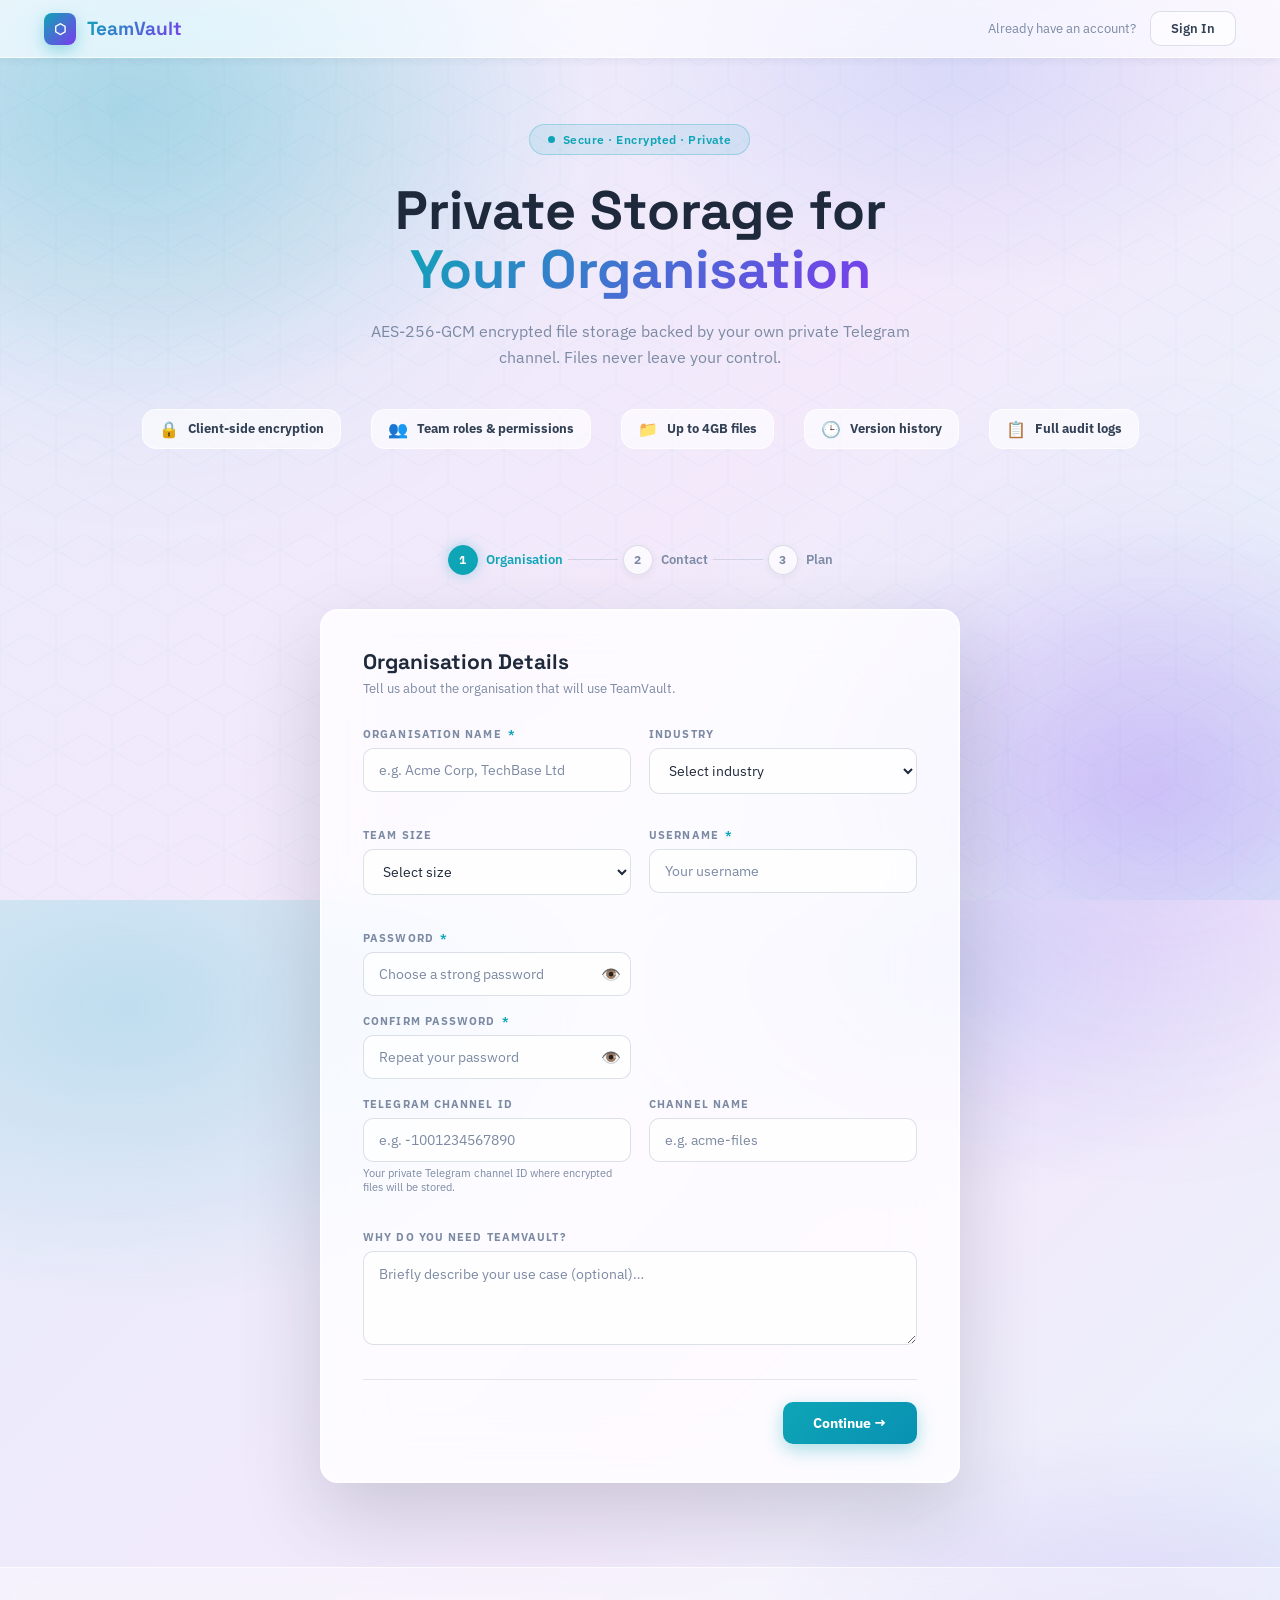
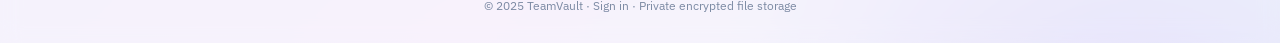
==== commit 6d28acf0: "Add share password page, global file search, org-collision handling, honest registration copy, and s" ====
--- a/register.html
+++ b/register.html
@@ -220,13 +220,13 @@
     <!-- SUCCESS -->
     <div class="success-screen" id="success">
       <div class="success-icon">✓</div>
-      <h2>Request Submitted!</h2>
-      <p>Your registration request has been received. Our team will review it and reach out to <strong id="success-email"></strong> within 24 hours with your login credentials.</p>
-      <div class="success-ref" id="success-ref"></div>
+      <h2>Organisation Created!</h2>
+      <p>Your workspace for <strong id="success-ref"></strong> is ready. You can log in right away with the username and password you just chose — no waiting required.</p>
+      <div class="success-ref" id="success-email-notice" style="font-size:12px;color:var(--muted)"></div>
       <div class="steps-next">
-        <div class="step-next-item"><div class="step-next-num">1</div><span>Check your email for a confirmation and next steps from TeamVault.</span></div>
-        <div class="step-next-item"><div class="step-next-num">2</div><span>Once approved, you'll receive your admin username, password, and team encryption passphrase.</span></div>
-        <div class="step-next-item"><div class="step-next-num">3</div><span>Log in at <a href="/">TeamVault</a>, invite your team, and start uploading securely.</span></div>
+        <div class="step-next-item"><div class="step-next-num">1</div><span>Set a <strong>team encryption passphrase</strong> with your team — everyone uses the same passphrase to encrypt/decrypt files.</span></div>
+        <div class="step-next-item"><div class="step-next-num">2</div><span>Log in at <a href="/">TeamVault</a>, invite teammates from the Team tab, and start uploading securely.</span></div>
+        <div class="step-next-item"><div class="step-next-num">3</div><span>Files are encrypted in your browser and stored in your private Telegram channel — Telegram never sees the plaintext.</span></div>
       </div>
     </div>
 
--- a/register.css
+++ b/register.css
@@ -1,28 +1,48 @@
 /* ── TOKENS ─────────────────────────────────────────────────────────── */
 :root {
-  --bg:       #0a0e1a;
-  --bg2:      #0f1525;
-  --surface:  rgba(255,255,255,.04);
-  --border:   rgba(255,255,255,.08);
-  --border2:  rgba(255,255,255,.14);
-  --accent:   #22d3ee;
-  --accent2:  #06b6d4;
-  --violet:   #a78bfa;
-  --blue:     #60a5fa;
-  --green:    #34d399;
-  --red:      #f87171;
-  --amber:    #fbbf24;
-  --text:     #e2e8f0;
-  --muted:    #64748b;
+  --bg:       #eef2fb;
+  --bg2:      #f4f6fc;
+  --surface:  rgba(255, 255, 255, .62);
+  --surface-strong: rgba(255, 255, 255, .8);
+  --border:   rgba(255, 255, 255, .7);
+  --border2:  rgba(148, 163, 184, .32);
+
+  --accent:   #0ea5b7;
+  --accent2:  #0891b2;
+  --accent-glow: rgba(14, 165, 183, .35);
+  --accent-dim: rgba(14, 165, 183, .10);
+
+  --violet:   #7c3aed;
+  --blue:     #2563eb;
+  --green:    #059669;
+  --red:      #dc2626;
+  --amber:    #d97706;
+
+  --text:     #1e293b;
+  --text-2:   #334155;
+  --muted:    #7c8aa3;
+
   --sans:     'IBM Plex Sans', sans-serif;
   --display:  'Space Grotesk', sans-serif;
   --mono:     'JetBrains Mono', monospace;
-  --r:        6px;
-  --r2:       10px;
+
+  --r:        10px;
+  --r2:       18px;
+
+  --shadow-sm: 0 2px 8px rgba(30, 41, 59, .06);
+  --shadow-md: 0 14px 36px rgba(30, 41, 59, .12);
+  --shadow-lg: 0 32px 80px rgba(30, 41, 59, .18);
 }
 *,*::before,*::after{box-sizing:border-box;margin:0;padding:0}
 html{height:100%;scroll-behavior:smooth}
-body{font-family:var(--sans);background:var(--bg);color:var(--text);min-height:100vh}
+body{
+  font-family:var(--sans);color:var(--text);min-height:100vh;
+  background:
+    radial-gradient(ellipse 60% 55% at 10% 12%, rgba(14, 165, 183, .20) 0%, transparent 60%),
+    radial-gradient(ellipse 55% 50% at 90% 88%, rgba(124, 58, 237, .18) 0%, transparent 60%),
+    radial-gradient(ellipse 50% 45% at 75% 8%, rgba(37, 99, 235, .12) 0%, transparent 55%),
+    linear-gradient(135deg, #e8ecfb, #f3e9fb 55%, #e6f5fb);
+}
 button{font-family:var(--sans);cursor:pointer;border:none;outline:none}
 input,select,textarea{font-family:var(--sans);outline:none}
 a{color:var(--accent);text-decoration:none}
@@ -30,9 +50,9 @@
 
 /* ── HEX GRID — shared signature with index.html ────────────────────── */
 .hex-bg{
-  position:fixed;inset:0;pointer-events:none;z-index:0;opacity:.04;
+  position:fixed;inset:0;pointer-events:none;z-index:0;opacity:.06;
   background-image:
-    url("data:image/svg+xml,%3Csvg xmlns='http://www.w3.org/2000/svg' width='56' height='100' viewBox='0 0 56 100'%3E%3Cpath d='M28 66L0 50L0 16L28 0L56 16L56 50L28 66Z' fill='none' stroke='%2322d3ee' stroke-width='.7'/%3E%3Cpath d='M28 100L0 84L0 50L28 34L56 50L56 84L28 100Z' fill='none' stroke='%2322d3ee' stroke-width='.7'/%3E%3C/svg%3E");
+    url("data:image/svg+xml,%3Csvg xmlns='http://www.w3.org/2000/svg' width='56' height='100' viewBox='0 0 56 100'%3E%3Cpath d='M28 66L0 50L0 16L28 0L56 16L56 50L28 66Z' fill='none' stroke='%230ea5b7' stroke-width='.7'/%3E%3Cpath d='M28 100L0 84L0 50L28 34L56 50L56 84L28 100Z' fill='none' stroke='%230ea5b7' stroke-width='.7'/%3E%3C/svg%3E");
   background-size:56px 100px;
 }
 @media(prefers-reduced-motion:no-preference){
@@ -43,187 +63,199 @@
 /* ambient glow */
 .glow-orb{
   position:fixed;border-radius:50%;pointer-events:none;z-index:0;
-  filter:blur(100px);opacity:.1;
+  filter:blur(120px);opacity:.18;
 }
 .glow-1{width:600px;height:600px;background:radial-gradient(circle,var(--accent),transparent);top:-200px;left:-150px}
-.glow-2{width:450px;height:450px;background:radial-gradient(circle,var(--violet),transparent);bottom:-100px;right:-100px}
+.glow-2{width:480px;height:480px;background:radial-gradient(circle,var(--violet),transparent);bottom:-120px;right:-120px}
 
 /* ── NAV ─────────────────────────────────────────────────────────────── */
 nav{
   position:sticky;top:0;z-index:100;
   display:flex;align-items:center;justify-content:space-between;
-  padding:0 40px;height:56px;
-  background:rgba(10,14,26,.88);backdrop-filter:blur(20px);
-  border-bottom:1px solid var(--border)
+  padding:0 44px;height:58px;
+  background:rgba(255,255,255,.66);backdrop-filter:blur(22px) saturate(1.5);
+  border-bottom:1px solid var(--border);
+  box-shadow: var(--shadow-sm);
 }
 .nav-logo{
-  display:flex;align-items:center;gap:10px;
-  font-family:var(--display);font-size:18px;font-weight:700;
+  display:flex;align-items:center;gap:11px;
+  font-family:var(--display);font-size:19px;font-weight:700;
 }
 .nav-logo-hex{
-  width:30px;height:30px;border-radius:7px;flex-shrink:0;
+  width:32px;height:32px;border-radius:8px;flex-shrink:0;
   background:linear-gradient(135deg,var(--accent),var(--violet));
   display:flex;align-items:center;justify-content:center;
-  font-size:14px;color:var(--bg)
+  font-size:14px;color:#fff;
+  box-shadow:0 6px 16px var(--accent-glow);
 }
 .nav-logo-text{
   background:linear-gradient(135deg,var(--accent),var(--violet));
-  -webkit-background-clip:text;-webkit-text-fill-color:transparent
-}
-.nav-right{display:flex;align-items:center;gap:12px}
+  -webkit-background-clip:text;-webkit-text-fill-color:transparent;
+  background-clip:text;color:transparent;
+}
+.nav-right{display:flex;align-items:center;gap:14px}
 .btn-nav{
-  padding:7px 18px;border-radius:var(--r);font-size:13px;font-weight:500;
-  background:rgba(255,255,255,.06);border:1px solid var(--border2);color:var(--text);
-  transition:all .2s
-}
-.btn-nav:hover{border-color:var(--accent);color:var(--accent)}
+  padding:8px 20px;border-radius:var(--r);font-size:13px;font-weight:600;
+  background:rgba(255,255,255,.6);border:1px solid var(--border2);color:var(--text-2);
+  transition:all .2s;
+}
+.btn-nav:hover{border-color:var(--accent);color:var(--accent);box-shadow:0 4px 14px var(--accent-glow)}
 
 /* ── HERO ────────────────────────────────────────────────────────────── */
 .hero{
   position:relative;z-index:1;
-  text-align:center;padding:64px 20px 40px
+  text-align:center;padding:66px 20px 42px
 }
 .hero-badge{
-  display:inline-flex;align-items:center;gap:7px;
-  padding:6px 16px;border-radius:20px;
-  border:1px solid rgba(34,211,238,.2);
-  background:rgba(34,211,238,.06);
-  font-size:12px;color:var(--accent);font-weight:500;
-  margin-bottom:24px;letter-spacing:.04em
-}
-.hero-badge-dot{width:6px;height:6px;border-radius:50%;background:var(--accent)}
+  display:inline-flex;align-items:center;gap:8px;
+  padding:7px 18px;border-radius:24px;
+  border:1px solid rgba(14,165,183,.28);
+  background:var(--accent-dim);
+  font-size:12px;color:var(--accent);font-weight:600;
+  margin-bottom:26px;letter-spacing:.04em
+}
+.hero-badge-dot{width:7px;height:7px;border-radius:50%;background:var(--accent)}
 @media(prefers-reduced-motion:no-preference){
   .hero-badge-dot{animation:pulse 2s infinite}
   @keyframes pulse{0%,100%{opacity:1}50%{opacity:.3}}
 }
 .hero h1{
   font-family:var(--display);
-  font-size:clamp(30px,5vw,52px);font-weight:700;line-height:1.1;
-  margin-bottom:16px
+  font-size:clamp(30px,5vw,54px);font-weight:700;line-height:1.1;
+  margin-bottom:18px;
+  color:var(--text);
 }
 .hero h1 .grad{
   background:linear-gradient(135deg,var(--accent),var(--violet));
-  -webkit-background-clip:text;-webkit-text-fill-color:transparent
-}
-.hero p{font-size:16px;color:var(--muted);max-width:540px;margin:0 auto 36px;line-height:1.6}
+  -webkit-background-clip:text;-webkit-text-fill-color:transparent;
+  background-clip:text;color:transparent;
+}
+.hero p{font-size:16px;color:var(--muted);max-width:540px;margin:0 auto 38px;line-height:1.65}
 
 /* features strip */
 .features{
-  display:flex;justify-content:center;gap:28px;flex-wrap:wrap;
-  margin-bottom:52px;padding:0 20px
+  display:flex;justify-content:center;gap:30px;flex-wrap:wrap;
+  margin-bottom:54px;padding:0 20px
 }
 .feat{
-  display:flex;align-items:center;gap:8px;
-  font-size:13px;color:var(--muted)
-}
-.feat-icon{font-size:15px}
-.feat strong{color:var(--text)}
+  display:flex;align-items:center;gap:9px;
+  font-size:13px;color:var(--muted);
+  padding:9px 16px;border-radius:14px;
+  background:var(--surface);border:1px solid var(--border);
+  backdrop-filter:blur(10px);
+  transition:transform .2s, box-shadow .2s;
+}
+.feat:hover{transform:translateY(-3px);box-shadow:var(--shadow-md)}
+.feat-icon{font-size:16px}
+.feat strong{color:var(--text-2)}
 
 /* ── FORM WRAP ───────────────────────────────────────────────────────── */
 .form-wrap{
   position:relative;z-index:1;
-  max-width:660px;margin:0 auto 80px;padding:0 20px
+  max-width:680px;margin:0 auto 84px;padding:0 20px
 }
 
 /* steps indicator */
 .steps{
   display:flex;align-items:center;justify-content:center;
-  gap:0;margin-bottom:32px
+  gap:0;margin-bottom:34px
 }
 .step{
-  display:flex;align-items:center;gap:8px;font-size:13px;font-weight:500;
+  display:flex;align-items:center;gap:8px;font-size:13px;font-weight:600;
   color:var(--muted);transition:color .3s
 }
 .step.active{color:var(--accent)}
 .step.done{color:var(--green)}
 .step-num{
-  width:28px;height:28px;border-radius:50%;
+  width:30px;height:30px;border-radius:50%;
   display:flex;align-items:center;justify-content:center;
   font-size:12px;font-weight:700;flex-shrink:0;
-  background:rgba(255,255,255,.06);border:1px solid var(--border2);
-  color:var(--muted);transition:all .3s
-}
-.step.active .step-num{background:var(--accent);border-color:var(--accent);color:var(--bg);box-shadow:0 0 12px rgba(34,211,238,.3)}
-.step.done  .step-num{background:var(--green);border-color:var(--green);color:var(--bg)}
-.step-line{width:48px;height:1px;background:var(--border2);margin:0 4px;flex-shrink:0}
+  background:rgba(255,255,255,.7);border:1px solid var(--border2);
+  color:var(--muted);transition:all .3s;
+  box-shadow:var(--shadow-sm);
+}
+.step.active .step-num{background:var(--accent);border-color:var(--accent);color:#fff;box-shadow:0 0 14px var(--accent-glow)}
+.step.done  .step-num{background:var(--green);border-color:var(--green);color:#fff}
+.step-line{width:50px;height:1px;background:var(--border2);margin:0 5px;flex-shrink:0}
 .step-line.done{background:var(--green)}
 
 /* form card */
 .form-card{
-  background:rgba(15,21,37,.85);backdrop-filter:blur(20px);
-  border:1px solid var(--border2);border-radius:var(--r2);
-  padding:36px 40px;box-shadow:0 32px 80px rgba(0,0,0,.4);
+  background:var(--surface-strong);backdrop-filter:blur(28px) saturate(1.6);
+  border:1px solid var(--border);border-radius:var(--r2);
+  padding:38px 42px;box-shadow:var(--shadow-lg), 0 0 0 1px rgba(255,255,255,.5) inset;
 }
 @media(prefers-reduced-motion:no-preference){
-  .form-card{animation:slideUp .4s cubic-bezier(.16,1,.3,1)}
-  @keyframes slideUp{from{opacity:0;transform:translateY(20px)}to{opacity:1;transform:none}}
+  .form-card{animation:slideUp .5s cubic-bezier(.16,1,.3,1)}
+  @keyframes slideUp{from{opacity:0;transform:translateY(24px)}to{opacity:1;transform:none}}
 }
 .form-step{display:none}
 .form-step.active{display:block}
-.step-title{font-family:var(--display);font-size:20px;font-weight:700;margin-bottom:4px}
-.step-sub  {font-size:13px;color:var(--muted);margin-bottom:28px}
+.step-title{font-family:var(--display);font-size:21px;font-weight:700;margin-bottom:5px;color:var(--text)}
+.step-sub  {font-size:13px;color:var(--muted);margin-bottom:30px}
 
 /* fields */
-.field-row{display:grid;grid-template-columns:1fr 1fr;gap:16px;margin-bottom:18px}
-.field-row.one{grid-template-columns:1fr}
+.field-row{display:grid;grid-template-columns:1fr 1fr;gap:18px;margin-bottom:18px}
 .field{margin-bottom:18px}
 .field:last-child{margin-bottom:0}
-label{display:block;font-size:11px;font-weight:600;color:var(--muted);text-transform:uppercase;letter-spacing:.1em;margin-bottom:6px}
+label{display:block;font-size:11px;font-weight:700;color:var(--muted);text-transform:uppercase;letter-spacing:.1em;margin-bottom:7px}
 label .req{color:var(--accent);margin-left:2px}
 .fi{
-  width:100%;padding:11px 14px;
-  background:rgba(255,255,255,.04);
+  width:100%;padding:12px 15px;
+  background:rgba(255,255,255,.7);
   border:1px solid var(--border2);border-radius:var(--r);
   color:var(--text);font-size:14px;
-  transition:border-color .2s,box-shadow .2s
-}
-.fi:focus{border-color:var(--accent);box-shadow:0 0 0 3px rgba(34,211,238,.1)}
+  transition:border-color .2s,box-shadow .2s,background .2s;
+}
+.fi:focus{border-color:var(--accent);background:#fff;box-shadow:0 0 0 4px var(--accent-dim)}
 .fi::placeholder{color:var(--muted)}
-textarea.fi{resize:vertical;min-height:90px;line-height:1.5}
-select.fi option{background:var(--bg2)}
+textarea.fi{resize:vertical;min-height:94px;line-height:1.5}
+select.fi option{background:#fff;color:var(--text)}
+.password-toggle:hover{color:var(--accent)}
 
 /* plan cards */
-.plans{display:grid;grid-template-columns:repeat(3,1fr);gap:12px;margin-bottom:6px}
+.plans{display:grid;grid-template-columns:repeat(3,1fr);gap:14px;margin-bottom:8px}
 .plan-card{
   border:1px solid var(--border2);border-radius:var(--r2);
-  padding:16px 14px;cursor:pointer;transition:all .2s;text-align:center
-}
-.plan-card:hover{border-color:var(--accent);background:rgba(34,211,238,.04)}
-.plan-card.selected{border-color:var(--accent);background:rgba(34,211,238,.08);box-shadow:0 0 12px rgba(34,211,238,.12)}
-.plan-icon{font-size:24px;margin-bottom:8px;display:block}
-.plan-name{font-size:13px;font-weight:600;margin-bottom:4px}
-.plan-desc{font-size:11px;color:var(--muted);line-height:1.4}
+  padding:18px 16px;cursor:pointer;transition:all .2s;text-align:center;
+  background:var(--surface);
+}
+.plan-card:hover{border-color:var(--accent);background:var(--accent-dim);transform:translateY(-3px);box-shadow:var(--shadow-md)}
+.plan-card.selected{border-color:var(--accent);background:var(--accent-dim);box-shadow:0 0 14px var(--accent-glow)}
+.plan-icon{font-size:26px;margin-bottom:9px;display:block}
+.plan-name{font-size:14px;font-weight:700;margin-bottom:5px;color:var(--text)}
+.plan-desc{font-size:11px;color:var(--muted);line-height:1.45}
 .plan-badge{
-  display:inline-block;margin-top:8px;font-size:10px;
-  padding:2px 8px;border-radius:8px;font-weight:600
-}
-.plan-starter .plan-badge{background:rgba(96,165,250,.15);color:var(--blue)}
-.plan-standard.selected,.plan-standard:hover{border-color:var(--violet)}
-.plan-standard .plan-badge{background:rgba(167,139,250,.15);color:var(--violet)}
-.plan-enterprise .plan-badge{background:rgba(251,191,36,.15);color:var(--amber)}
+  display:inline-block;margin-top:9px;font-size:10px;
+  padding:3px 9px;border-radius:8px;font-weight:700
+}
+.plan-starter .plan-badge{background:rgba(37,99,235,.14);color:var(--blue)}
+.plan-standard.selected,.plan-standard:hover{border-color:var(--violet);box-shadow:0 0 14px rgba(124,58,237,.2)}
+.plan-standard .plan-badge{background:rgba(124,58,237,.14);color:var(--violet)}
+.plan-enterprise .plan-badge{background:rgba(217,119,6,.14);color:var(--amber)}
 
 /* nav buttons */
-.form-nav{display:flex;gap:10px;justify-content:space-between;margin-top:28px;padding-top:20px;border-top:1px solid var(--border)}
+.form-nav{display:flex;gap:10px;justify-content:space-between;margin-top:30px;padding-top:22px;border-top:1px solid rgba(148,163,184,.25)}
 .btn-back{
-  padding:11px 24px;border-radius:var(--r);font-size:14px;font-weight:500;
-  background:rgba(255,255,255,.05);border:1px solid var(--border2);color:var(--muted);
+  padding:12px 26px;border-radius:var(--r);font-size:14px;font-weight:600;
+  background:rgba(255,255,255,.6);border:1px solid var(--border2);color:var(--muted);
   transition:all .2s
 }
-.btn-back:hover{color:var(--text);border-color:var(--border2)}
+.btn-back:hover{color:var(--text);border-color:var(--border2);transform:translateY(-1px)}
 .btn-next{
-  padding:11px 28px;border-radius:var(--r);font-size:14px;font-weight:600;
+  padding:12px 30px;border-radius:var(--r);font-size:14px;font-weight:700;
   background:linear-gradient(135deg,var(--accent),var(--accent2));
-  color:var(--bg);transition:all .2s;
-  box-shadow:0 0 16px rgba(34,211,238,.25)
-}
-.btn-next:hover{opacity:.9;transform:translateY(-1px)}
+  color:#fff;transition:all .2s;
+  box-shadow:0 6px 18px var(--accent-glow)
+}
+.btn-next:hover{opacity:.95;transform:translateY(-2px);box-shadow:0 10px 26px var(--accent-glow)}
 .btn-next:disabled{opacity:.4;cursor:not-allowed;transform:none}
 
 /* error */
 .form-err{
-  color:var(--red);font-size:12px;margin-top:12px;
-  padding:10px 14px;background:rgba(248,113,113,.08);
-  border:1px solid rgba(248,113,113,.2);border-radius:var(--r);
+  color:var(--red);font-size:12px;margin-top:14px;
+  padding:11px 15px;background:rgba(220,38,38,.08);
+  border:1px solid rgba(220,38,38,.22);border-radius:var(--r);
   display:none
 }
 .form-err.show{display:block}
@@ -232,34 +264,34 @@
 .success-screen{display:none;text-align:center;padding:20px 0}
 .success-screen.show{display:block}
 .success-icon{
-  width:80px;height:80px;border-radius:50%;margin:0 auto 24px;
+  width:84px;height:84px;border-radius:50%;margin:0 auto 26px;
   background:linear-gradient(135deg,var(--accent),var(--green));
   display:flex;align-items:center;justify-content:center;
-  font-size:36px;box-shadow:0 0 32px rgba(34,211,238,.25);color:var(--bg)
+  font-size:38px;box-shadow:0 0 36px var(--accent-glow);color:#fff
 }
 @media(prefers-reduced-motion:no-preference){
-  .success-icon{animation:popIn .5s cubic-bezier(.16,1,.3,1)}
+  .success-icon{animation:popIn .6s cubic-bezier(.16,1,.3,1)}
   @keyframes popIn{from{transform:scale(.5);opacity:0}to{transform:scale(1);opacity:1}}
 }
-.success-screen h2{font-family:var(--display);font-size:24px;font-weight:700;margin-bottom:10px}
-.success-screen p{color:var(--muted);font-size:14px;line-height:1.65;max-width:440px;margin:0 auto 24px}
+.success-screen h2{font-family:var(--display);font-size:25px;font-weight:700;margin-bottom:11px;color:var(--text)}
+.success-screen p{color:var(--muted);font-size:14px;line-height:1.65;max-width:440px;margin:0 auto 26px}
 .success-ref{
   font-family:var(--mono);font-size:13px;
-  background:rgba(34,211,238,.07);border:1px solid rgba(34,211,238,.2);
-  border-radius:var(--r);padding:10px 16px;margin:0 auto 28px;
-  display:inline-block;color:var(--accent)
+  background:var(--accent-dim);border:1px solid rgba(14,165,183,.28);
+  border-radius:var(--r);padding:11px 18px;margin:0 auto 30px;
+  display:inline-block;color:var(--accent);font-weight:600
 }
 .steps-next{
-  display:flex;flex-direction:column;gap:10px;
-  max-width:360px;margin:0 auto;text-align:left
+  display:flex;flex-direction:column;gap:11px;
+  max-width:370px;margin:0 auto;text-align:left
 }
 .step-next-item{
-  display:flex;align-items:flex-start;gap:10px;
+  display:flex;align-items:flex-start;gap:11px;
   font-size:13px;color:var(--muted);line-height:1.5
 }
 .step-next-num{
-  width:22px;height:22px;border-radius:50%;flex-shrink:0;
-  background:rgba(34,211,238,.12);border:1px solid rgba(34,211,238,.2);
+  width:24px;height:24px;border-radius:50%;flex-shrink:0;
+  background:var(--accent-dim);border:1px solid rgba(14,165,183,.28);
   color:var(--accent);font-size:11px;font-weight:700;
   display:flex;align-items:center;justify-content:center;margin-top:1px
 }
@@ -267,9 +299,11 @@
 /* ── FOOTER ──────────────────────────────────────────────────────────── */
 footer{
   position:relative;z-index:1;
-  text-align:center;padding:28px 20px;
+  text-align:center;padding:30px 20px;
   border-top:1px solid var(--border);
-  font-size:12px;color:var(--muted)
+  font-size:12px;color:var(--muted);
+  background:rgba(255,255,255,.4);
+  backdrop-filter:blur(10px);
 }
 footer a{color:var(--muted)}
 footer a:hover{color:var(--accent)}
@@ -278,33 +312,33 @@
 
 /* nav entrance */
 @keyframes nav-in { from { opacity: 0; transform: translateY(-100%); } }
-nav { animation: nav-in .4s cubic-bezier(.16,1,.3,1) both; }
+nav { animation: nav-in .45s cubic-bezier(.16,1,.3,1) both; }
 
 /* hero entrance */
-@keyframes hero-in { from { opacity: 0; transform: translateY(20px); } }
-.hero { animation: hero-in .5s cubic-bezier(.16,1,.3,1) .1s both; }
+@keyframes hero-in { from { opacity: 0; transform: translateY(22px); } }
+.hero { animation: hero-in .55s cubic-bezier(.16,1,.3,1) .1s both; }
 
 /* hero badge entrance */
 @keyframes badge-in { from { opacity: 0; transform: scale(.9); } }
-.hero-badge { animation: badge-in .4s ease .2s both; }
+.hero-badge { animation: badge-in .45s ease .2s both; }
 
 /* features stagger */
-@keyframes feat-in { from { opacity: 0; transform: translateY(8px); } }
-.feat { animation: feat-in .35s ease both; }
-.feat:nth-child(1) { animation-delay: .3s; }
-.feat:nth-child(2) { animation-delay: .36s; }
-.feat:nth-child(3) { animation-delay: .42s; }
-.feat:nth-child(4) { animation-delay: .48s; }
-.feat:nth-child(5) { animation-delay: .54s; }
+@keyframes feat-in { from { opacity: 0; transform: translateY(10px); } }
+.feat { animation: feat-in .4s ease both; }
+.feat:nth-child(1) { animation-delay: .32s; }
+.feat:nth-child(2) { animation-delay: .38s; }
+.feat:nth-child(3) { animation-delay: .44s; }
+.feat:nth-child(4) { animation-delay: .50s; }
+.feat:nth-child(5) { animation-delay: .56s; }
 
 /* steps entrance */
-@keyframes steps-in { from { opacity: 0; } }
-.steps { animation: steps-in .4s ease .25s both; }
+@keyframes steps-in { from { opacity: 0; transform: translateY(10px); } }
+.steps { animation: steps-in .45s ease .28s both; }
 
 /* form step transition */
-@keyframes step-enter { from { opacity: 0; transform: translateX(20px); } }
-@keyframes step-exit  { from { opacity: 1; transform: translateX(0); } to { opacity: 0; transform: translateX(-20px); } }
-.form-step.active { animation: step-enter .35s cubic-bezier(.16,1,.3,1) both; }
+@keyframes step-enter { from { opacity: 0; transform: translateX(24px); } }
+@keyframes step-exit  { from { opacity: 1; transform: translateX(0); } to { opacity: 0; transform: translateX(-24px); } }
+.form-step.active { animation: step-enter .4s cubic-bezier(.16,1,.3,1) both; }
 
 /* plan card hover lift */
 .plan-card { transition: all .2s ease, transform .2s ease; }
@@ -313,9 +347,9 @@
 
 /* plan card selection pulse */
 @keyframes plan-pulse {
-  0% { box-shadow: 0 0 0 0 rgba(34,211,238,.3); }
-  70% { box-shadow: 0 0 0 8px rgba(34,211,238,0); }
-  100% { box-shadow: 0 0 0 0 rgba(34,211,238,0); }
+  0% { box-shadow: 0 0 0 0 rgba(14,165,183,.35); }
+  70% { box-shadow: 0 0 0 10px rgba(14,165,183,0); }
+  100% { box-shadow: 0 0 0 0 rgba(14,165,183,0); }
 }
 .plan-card.selected { animation: plan-pulse .6s ease; }
 
@@ -325,26 +359,29 @@
 }
 
 /* success steps stagger */
-.step-next-item { animation: feat-in .35s ease both; }
-.step-next-item:nth-child(1) { animation-delay: .3s; }
-.step-next-item:nth-child(2) { animation-delay: .4s; }
-.step-next-item:nth-child(3) { animation-delay: .5s; }
+.step-next-item { animation: feat-in .4s ease both; }
+.step-next-item:nth-child(1) { animation-delay: .32s; }
+.step-next-item:nth-child(2) { animation-delay: .42s; }
+.step-next-item:nth-child(3) { animation-delay: .52s; }
 
 /* error shake */
 @keyframes err-shake {
   0%, 100% { transform: translateX(0); }
-  20%, 60% { transform: translateX(-4px); }
-  40%, 80% { transform: translateX(4px); }
+  20%, 60% { transform: translateX(-5px); }
+  40%, 80% { transform: translateX(5px); }
 }
 .form-err.shake { animation: err-shake .35s ease; }
 
 /* field focus glow expansion */
 .fi:focus { animation: none; }
+
+/* float-on-hover for form card */
+.form-card { transition: box-shadow .3s ease; }
 
 /* reduced motion: disable all entrance animations */
 @media(prefers-reduced-motion:reduce){
   nav, .hero, .hero-badge, .feat, .steps, .form-step.active,
-  .plan-card.selected, .step-next-item, .form-err.shake {
+  .plan-card.selected, .step-next-item, .form-err.shake, .form-card, .success-icon {
     animation:none !important;
   }
   .plan-card:hover { transform:none; }
@@ -354,7 +391,7 @@
 @media(max-width:600px){
   .field-row{grid-template-columns:1fr}
   .plans{grid-template-columns:1fr}
-  .form-card{padding:28px 22px}
-  nav{padding:0 20px}
+  .form-card{padding:30px 22px}
+  nav{padding:0 22px}
   .features{gap:16px}
 }
